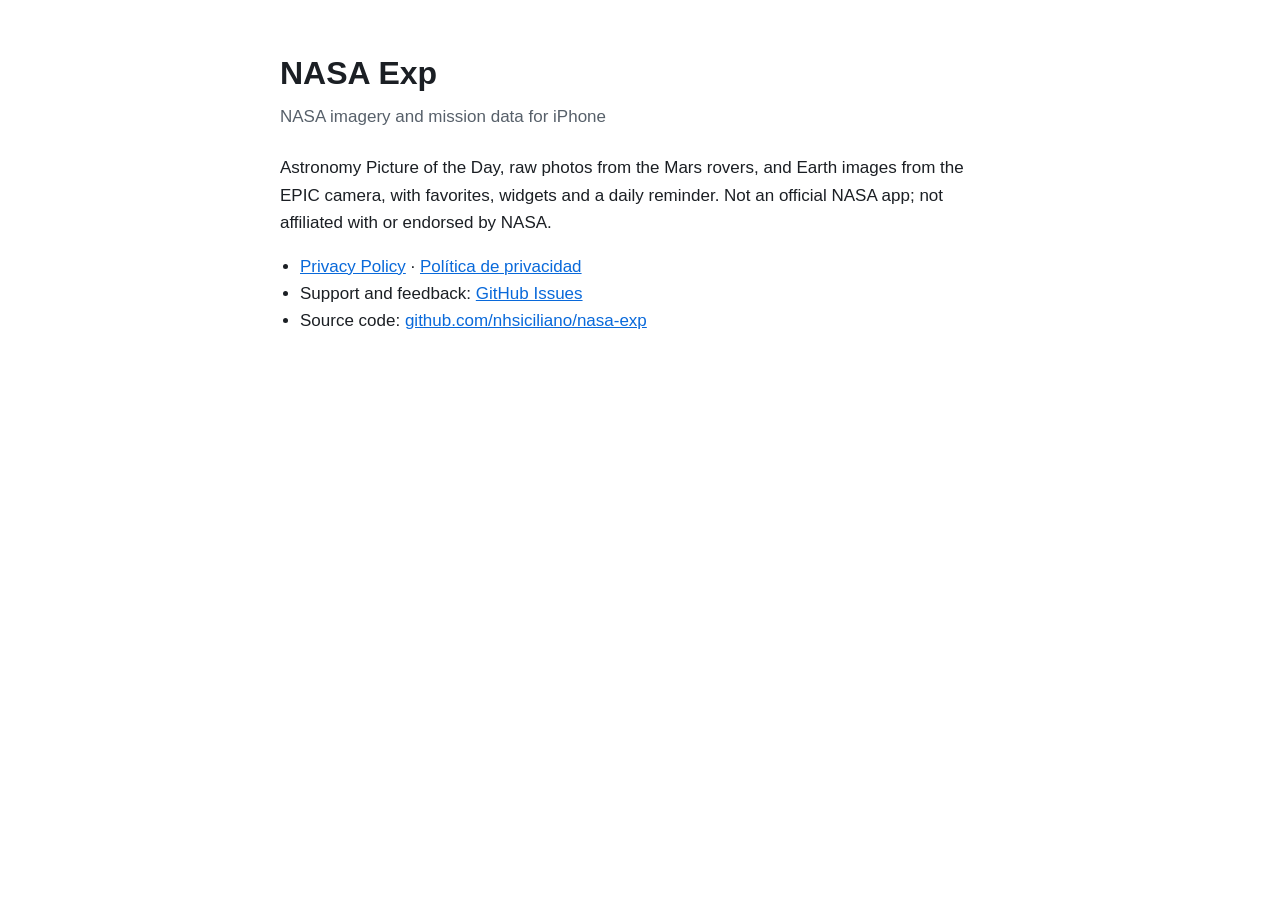
==== docs/index.html @ fe8b0ae9 "Add privacy policy and support page for GitHub Pages Co-Authored-By: Claude Fable 5.1 <noreply@anthr" ====
<!doctype html>
<html lang="en">
<head>
  <meta charset="utf-8">
  <meta name="viewport" content="width=device-width, initial-scale=1">
  <title>NASA Exp</title>
  <style>
    :root { color-scheme: light dark; --fg: #1b1f24; --bg: #ffffff; --muted: #57606a; --accent: #0969da; }
    @media (prefers-color-scheme: dark) { :root { --fg: #e6edf3; --bg: #0d1117; --muted: #8b949e; --accent: #58a6ff; } }
    body { margin: 0; padding: 48px 16px 64px; background: var(--bg); color: var(--fg); font: 17px/1.6 -apple-system, BlinkMacSystemFont, "Segoe UI", Helvetica, Arial, sans-serif; }
    main { max-width: 720px; margin: 0 auto; }
    h1 { font-size: 2rem; margin: 0 0 4px; }
    p.meta { color: var(--muted); margin: 0 0 24px; }
    a { color: var(--accent); }
    ul { padding-left: 20px; }
  </style>
</head>
<body>
<main>
  <h1>NASA Exp</h1>
  <p class="meta">NASA imagery and mission data for iPhone</p>
  <p>Astronomy Picture of the Day, raw photos from the Mars rovers, and Earth images from the EPIC camera, with favorites, widgets and a daily reminder. Not an official NASA app; not affiliated with or endorsed by NASA.</p>
  <ul>
    <li><a href="privacy-policy.html">Privacy Policy</a> · <a href="privacy-policy.html#es">Política de privacidad</a></li>
    <li>Support and feedback: <a href="https://github.com/nhsiciliano/nasa-exp/issues">GitHub Issues</a></li>
    <li>Source code: <a href="https://github.com/nhsiciliano/nasa-exp">github.com/nhsiciliano/nasa-exp</a></li>
  </ul>
</main>
</body>
</html>
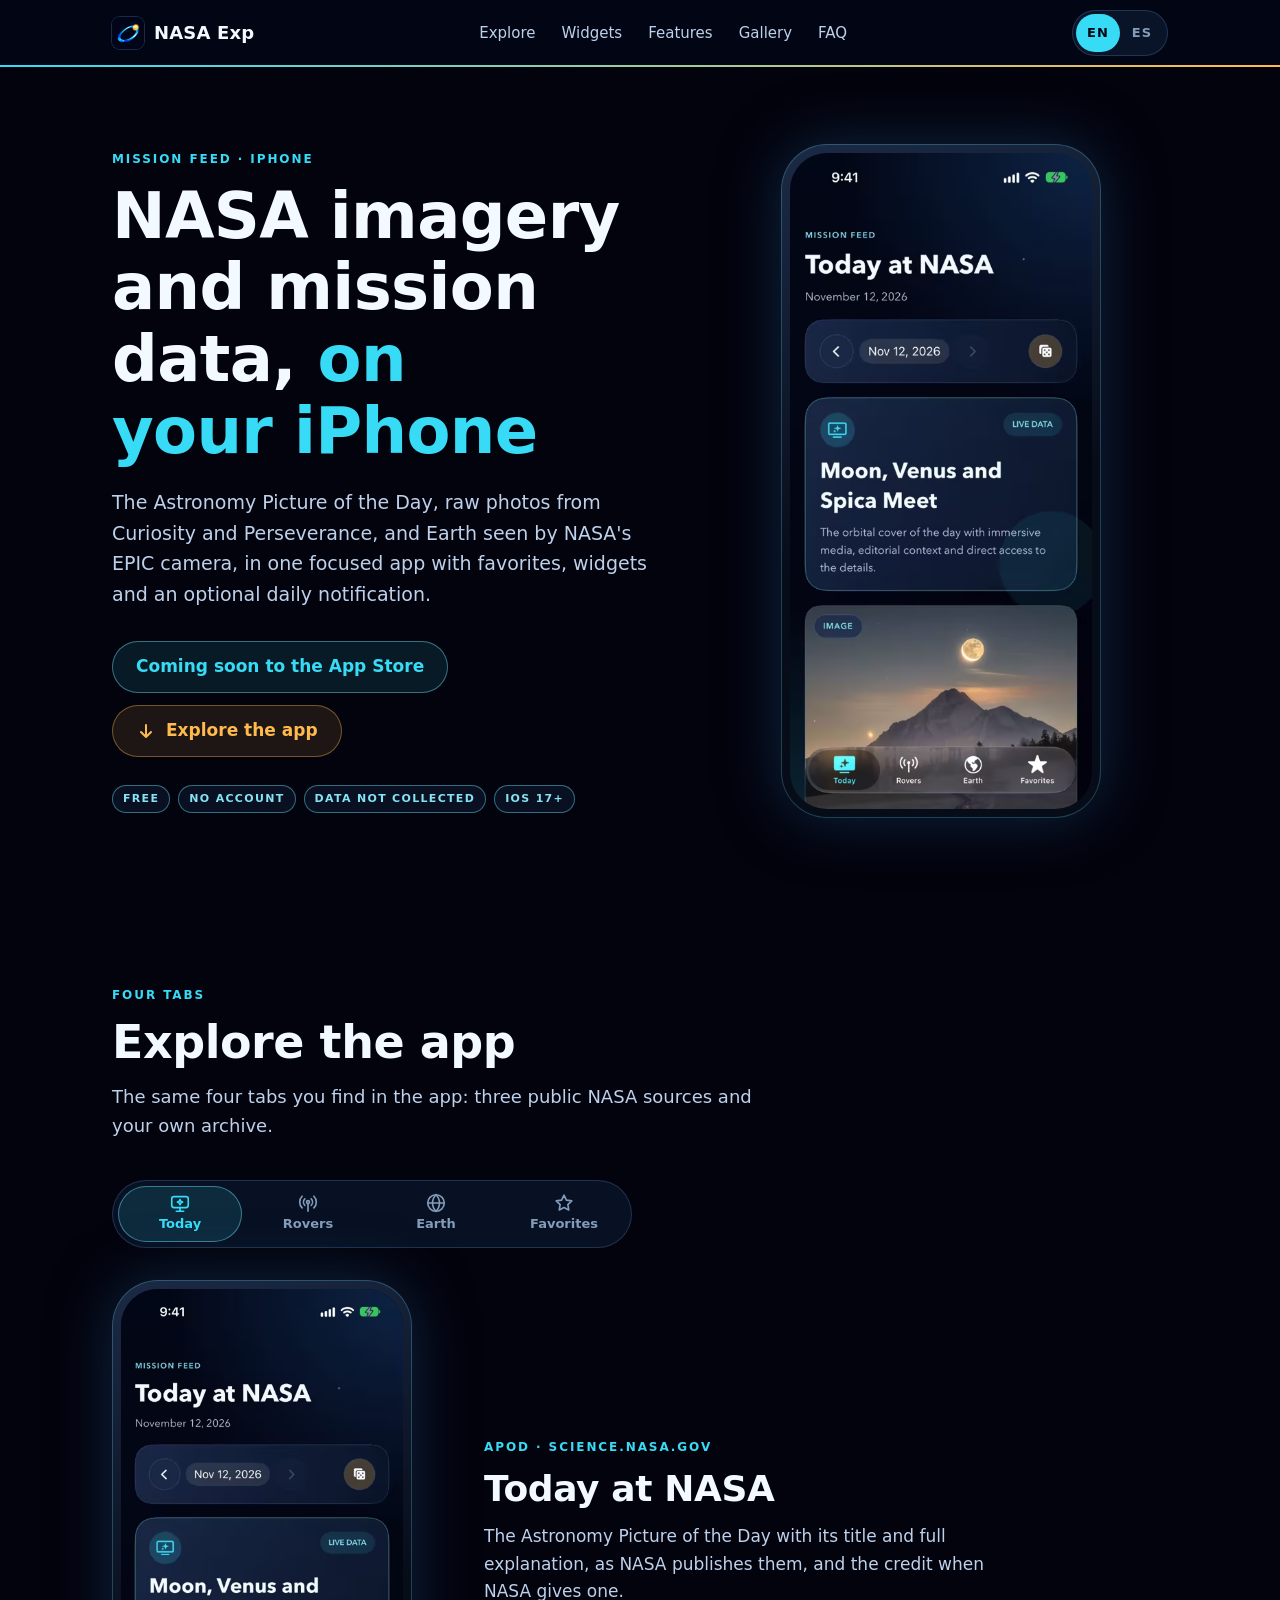
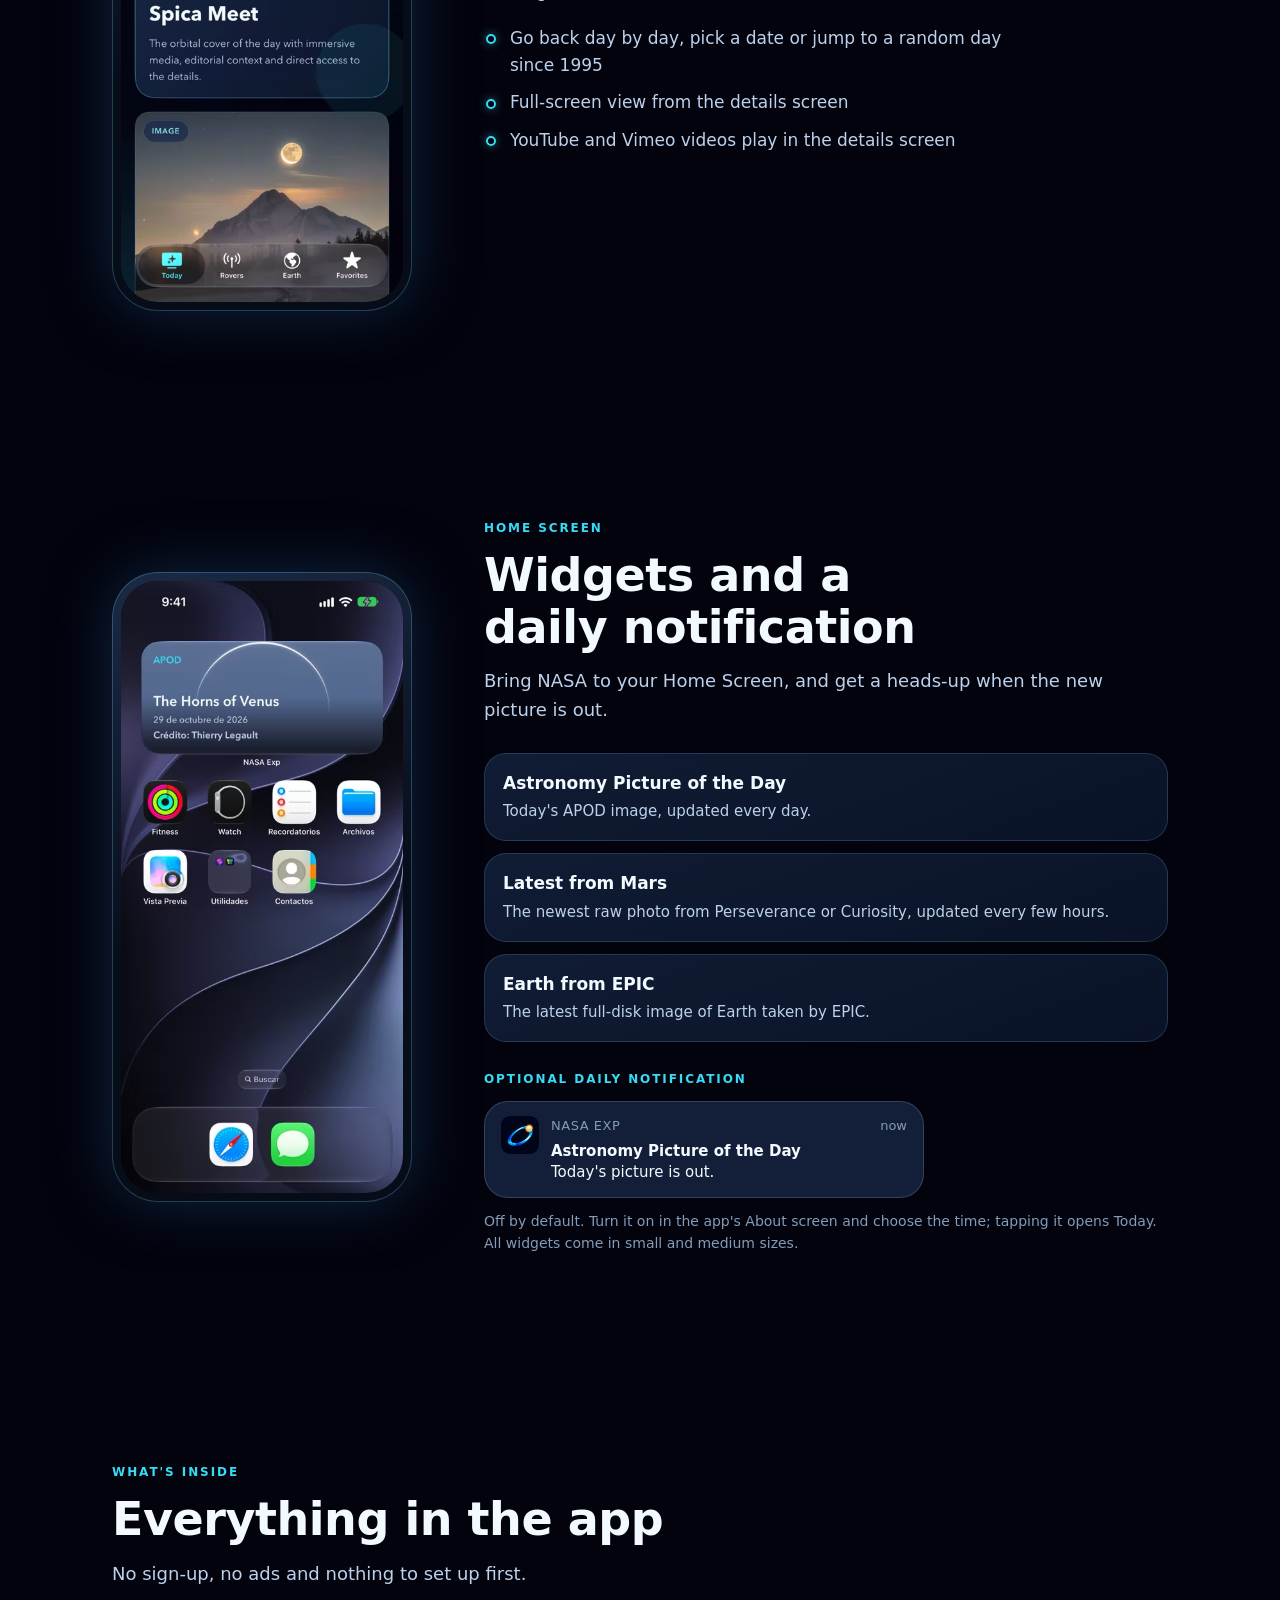
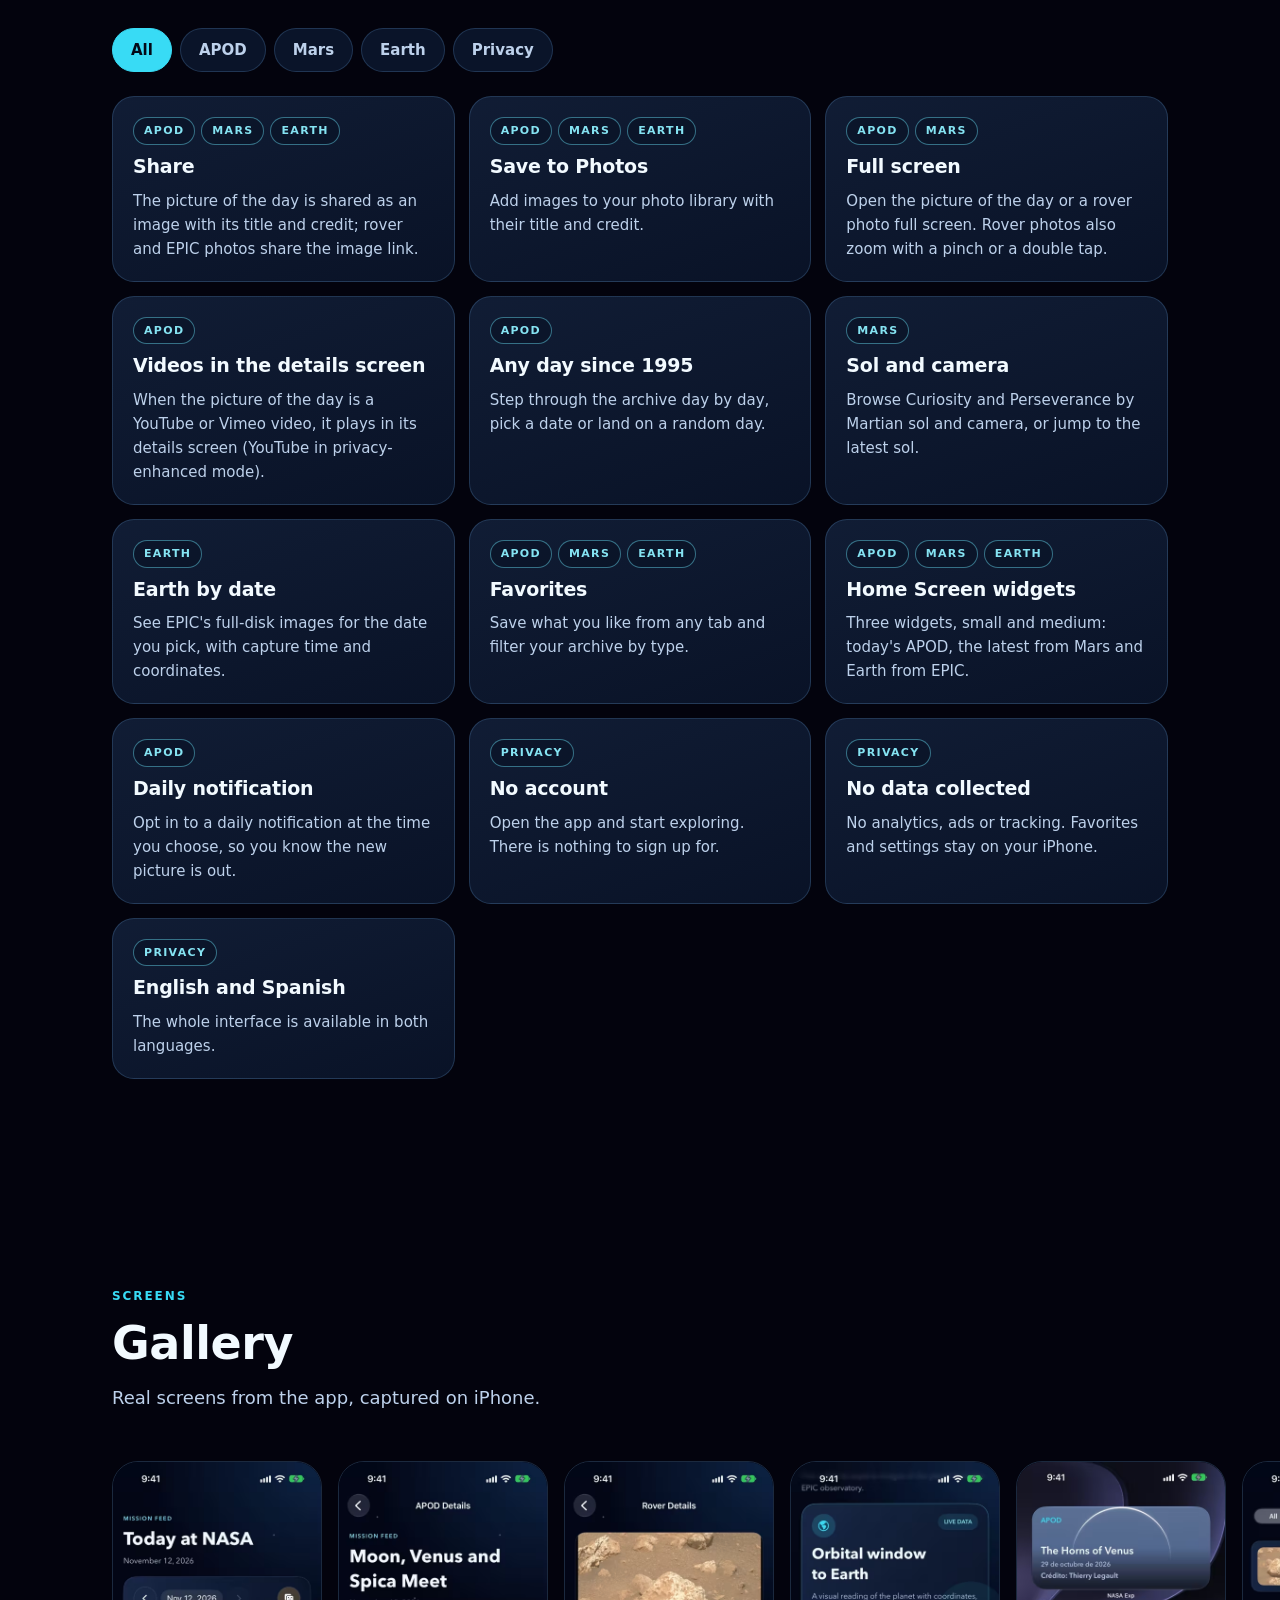
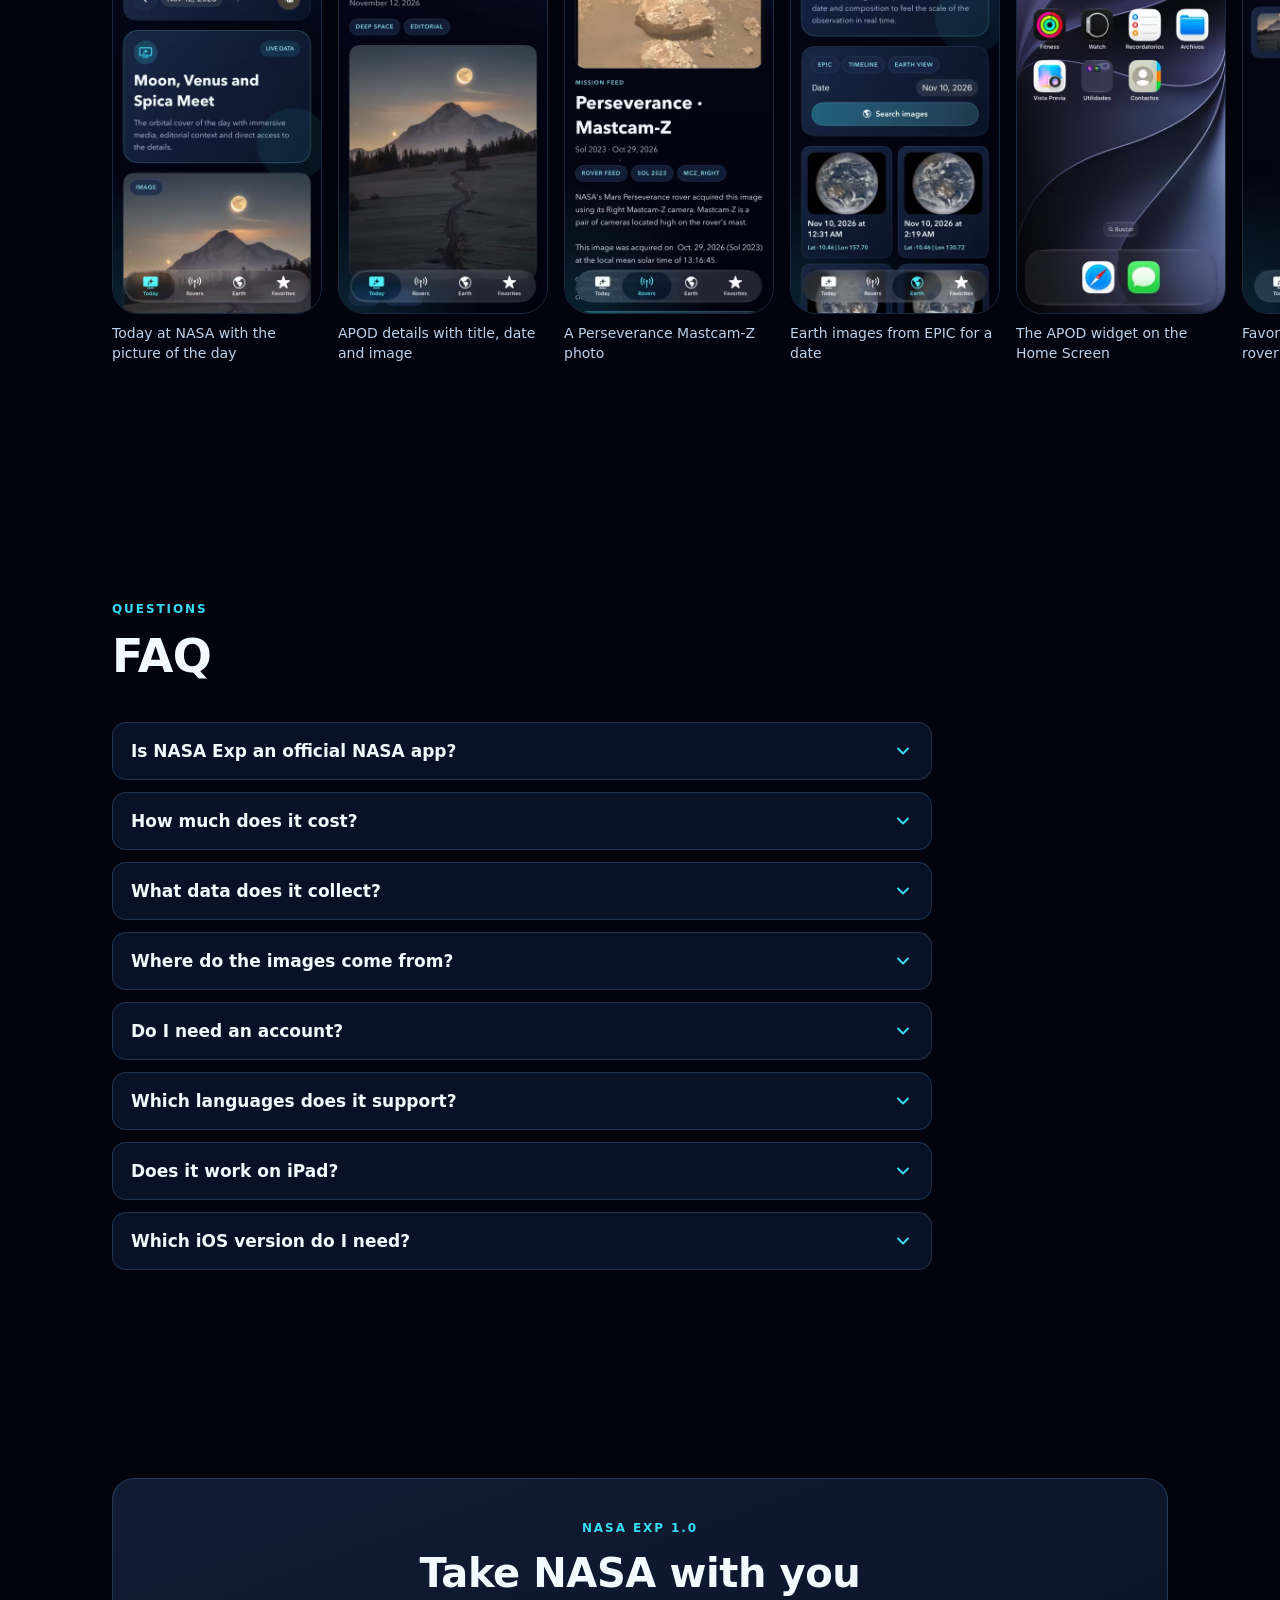
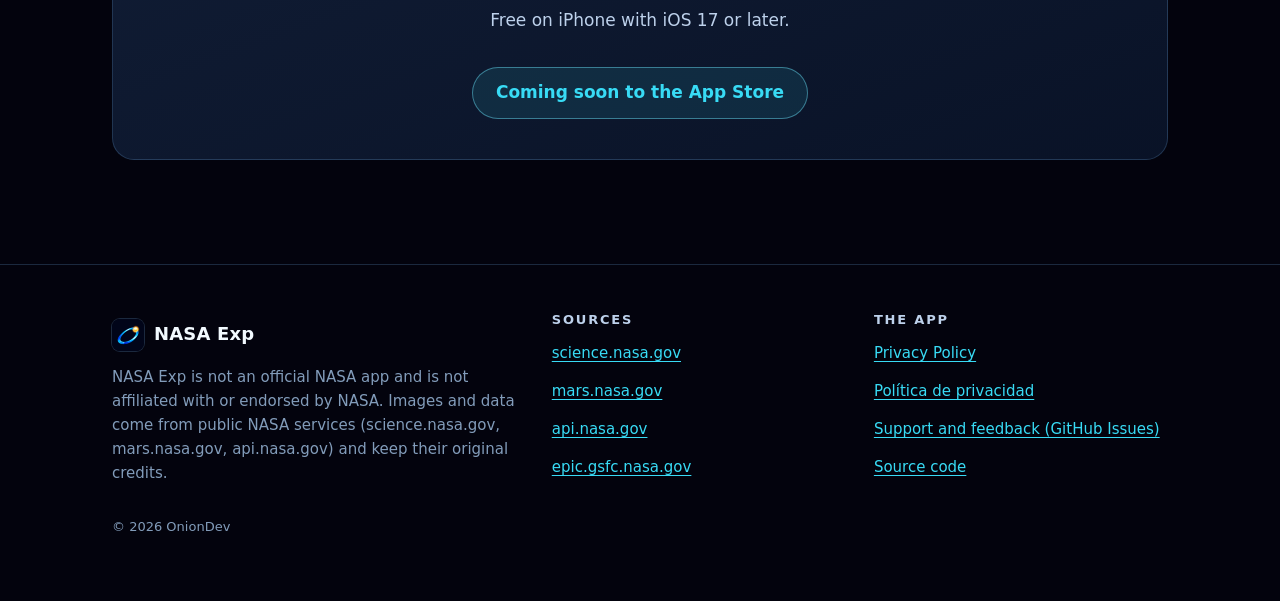
==== commit 21d63d1d: "Landing page: EN and ES site with scroll-driven animations and View Transitions Replaces the 30-line" ====
--- a/docs/index.html
+++ b/docs/index.html
@@ -3,28 +3,498 @@
 <head>
   <meta charset="utf-8">
   <meta name="viewport" content="width=device-width, initial-scale=1">
-  <title>NASA Exp</title>
-  <style>
-    :root { color-scheme: light dark; --fg: #1b1f24; --bg: #ffffff; --muted: #57606a; --accent: #0969da; }
-    @media (prefers-color-scheme: dark) { :root { --fg: #e6edf3; --bg: #0d1117; --muted: #8b949e; --accent: #58a6ff; } }
-    body { margin: 0; padding: 48px 16px 64px; background: var(--bg); color: var(--fg); font: 17px/1.6 -apple-system, BlinkMacSystemFont, "Segoe UI", Helvetica, Arial, sans-serif; }
-    main { max-width: 720px; margin: 0 auto; }
-    h1 { font-size: 2rem; margin: 0 0 4px; }
-    p.meta { color: var(--muted); margin: 0 0 24px; }
-    a { color: var(--accent); }
-    ul { padding-left: 20px; }
-  </style>
+  <title>NASA Exp — NASA imagery and mission data for iPhone</title>
+  <meta name="description" content="The Astronomy Picture of the Day, raw photos from the Mars rovers and Earth from NASA's EPIC camera, with favorites, widgets and a daily notification. Free, no account, no data collected.">
+  <link rel="canonical" href="https://nhsiciliano.github.io/nasa-exp/">
+  <link rel="alternate" hreflang="en" href="https://nhsiciliano.github.io/nasa-exp/">
+  <link rel="alternate" hreflang="es" href="https://nhsiciliano.github.io/nasa-exp/es/">
+  <link rel="alternate" hreflang="x-default" href="https://nhsiciliano.github.io/nasa-exp/">
+  <meta name="theme-color" content="#030817">
+  <meta name="color-scheme" content="dark">
+  <link rel="icon" type="image/png" sizes="32x32" href="assets/img/favicon-32.png">
+  <link rel="apple-touch-icon" href="assets/img/apple-touch-icon.png">
+  <meta property="og:type" content="website">
+  <meta property="og:site_name" content="NASA Exp">
+  <meta property="og:title" content="NASA Exp — NASA imagery and mission data">
+  <meta property="og:description" content="The Astronomy Picture of the Day, raw photos from the Mars rovers and Earth from NASA's EPIC camera, with favorites, widgets and a daily notification. Free, no account, no data collected.">
+  <meta property="og:url" content="https://nhsiciliano.github.io/nasa-exp/">
+  <meta property="og:image" content="https://nhsiciliano.github.io/nasa-exp/assets/img/og-card-en.jpg">
+  <meta property="og:image:width" content="1200">
+  <meta property="og:image:height" content="630">
+  <meta property="og:image:alt" content="NASA Exp — NASA imagery and mission data">
+  <meta name="twitter:card" content="summary_large_image">
+  <script>document.documentElement.classList.add("js")</script>
+  <link rel="stylesheet" href="assets/site.css">
+  <script src="assets/site.js" defer></script>
 </head>
 <body>
-<main>
-  <h1>NASA Exp</h1>
-  <p class="meta">NASA imagery and mission data for iPhone</p>
-  <p>Astronomy Picture of the Day, raw photos from the Mars rovers, and Earth images from the EPIC camera, with favorites, widgets and a daily reminder. Not an official NASA app; not affiliated with or endorsed by NASA.</p>
-  <ul>
-    <li><a href="privacy-policy.html">Privacy Policy</a> · <a href="privacy-policy.html#es">Política de privacidad</a></li>
-    <li>Support and feedback: <a href="https://github.com/nhsiciliano/nasa-exp/issues">GitHub Issues</a></li>
-    <li>Source code: <a href="https://github.com/nhsiciliano/nasa-exp">github.com/nhsiciliano/nasa-exp</a></li>
-  </ul>
-</main>
+  <a class="skip-link" href="#main">Skip to content</a>
+
+  <header class="site-header">
+    <div class="header-inner">
+      <a class="brand" href="./"><img src="assets/img/icon-128.png" width="32" height="32" alt="">NASA Exp</a>
+      <nav class="site-nav" aria-label="Sections">
+        <ul>
+          <li><a href="#explore">Explore</a></li>
+          <li><a href="#widgets">Widgets</a></li>
+          <li><a href="#features">Features</a></li>
+          <li><a href="#gallery">Gallery</a></li>
+          <li><a href="#faq">FAQ</a></li>
+        </ul>
+      </nav>
+      <div class="lang-switch" role="group" aria-label="Language">
+        <span aria-current="true" lang="en">EN</span>
+        <a href="es/" hreflang="es" lang="es" aria-label="Español">ES</a>
+      </div>
+    </div>
+    <div class="progress" aria-hidden="true"></div>
+  </header>
+
+  <main id="main">
+    <section class="hero" aria-labelledby="hero-title">
+      <div class="container hero-grid">
+        <div class="hero-copy">
+          <p class="kicker">Mission feed · iPhone</p>
+          <h1 id="hero-title">NASA imagery and mission data, <em>on your iPhone</em></h1>
+          <p class="lead">The Astronomy Picture of the Day, raw photos from Curiosity and Perseverance, and Earth seen by NASA's EPIC camera, in one focused app with favorites, widgets and an optional daily notification.</p>
+          <div class="hero-actions">
+            <span class="btn btn-primary is-soon" data-cta data-live-label="Download on the App Store"><span data-cta-label>Coming soon to the App Store</span></span>
+            <a class="btn btn-secondary" href="#explore"><svg viewBox="0 0 20 20" fill="none" stroke="currentColor" stroke-width="2" stroke-linecap="round" stroke-linejoin="round" aria-hidden="true"><path d="M10 4v12M5 11l5 5 5-5"/></svg>Explore the app</a>
+          </div>
+          <div class="hero-meta">
+          <span class="pill">Free</span>
+          <span class="pill">No account</span>
+          <span class="pill">Data not collected</span>
+          <span class="pill">iOS 17+</span>
+          </div>
+        </div>
+        <div class="phone">
+          <div class="phone-screen">
+            <img src="assets/img/en/apod-home-660.avif" srcset="assets/img/en/apod-home-440.avif 440w, assets/img/en/apod-home-660.avif 660w, assets/img/en/apod-home-880.avif 880w" sizes="(min-width: 900px) 320px, 76vw" width="880" height="1912" alt="The Today tab of NASA Exp showing the Astronomy Picture of the Day" fetchpriority="high" decoding="async" onerror="this.onerror=null;this.removeAttribute('srcset');this.src='assets/img/en/apod-home-880.jpg'">
+          </div>
+        </div>
+      </div>
+    </section>
+
+    <section class="section" id="explore" aria-labelledby="explore-title">
+      <div class="container">
+        <header class="section-head reveal">
+          <p class="kicker">Four tabs</p>
+          <h2 id="explore-title" tabindex="-1">Explore the app</h2>
+          <p>The same four tabs you find in the app: three public NASA sources and your own archive.</p>
+        </header>
+        <div class="tabs" data-tabs>
+          <div class="tablist" role="tablist" aria-label="App tabs">
+          <button type="button" role="tab" id="tab-today" aria-controls="panel-today" aria-selected="true" tabindex="0"><span class="tab-pill" aria-hidden="true"></span><svg viewBox="0 0 24 24" fill="none" stroke="currentColor" stroke-width="1.8" stroke-linecap="round" stroke-linejoin="round" aria-hidden="true"><rect x="3" y="5" width="18" height="12" rx="2.5"/><path d="M8 21h8M12 17v4"/><path d="M12 8.2l.9 1.9 1.9.9-1.9.9-.9 1.9-.9-1.9-1.9-.9 1.9-.9z"/></svg><span>Today</span></button>
+          <button type="button" role="tab" id="tab-rovers" aria-controls="panel-rovers" aria-selected="false" tabindex="-1"><span class="tab-pill" aria-hidden="true"></span><svg viewBox="0 0 24 24" fill="none" stroke="currentColor" stroke-width="1.8" stroke-linecap="round" aria-hidden="true"><circle cx="12" cy="11" r="1.6"/><path d="M12 12.6V21"/><path d="M8.5 7.5a5 5 0 0 0 0 7M15.5 7.5a5 5 0 0 1 0 7M5.6 4.6a9 9 0 0 0 0 12.8M18.4 4.6a9 9 0 0 1 0 12.8"/></svg><span>Rovers</span></button>
+          <button type="button" role="tab" id="tab-earth" aria-controls="panel-earth" aria-selected="false" tabindex="-1"><span class="tab-pill" aria-hidden="true"></span><svg viewBox="0 0 24 24" fill="none" stroke="currentColor" stroke-width="1.8" stroke-linecap="round" aria-hidden="true"><circle cx="12" cy="12" r="9"/><path d="M3 12h18M12 3c2.6 2.6 3.8 5.6 3.8 9S14.6 18.4 12 21c-2.6-2.6-3.8-5.6-3.8-9S9.4 5.6 12 3z"/></svg><span>Earth</span></button>
+          <button type="button" role="tab" id="tab-favorites" aria-controls="panel-favorites" aria-selected="false" tabindex="-1"><span class="tab-pill" aria-hidden="true"></span><svg viewBox="0 0 24 24" fill="none" stroke="currentColor" stroke-width="1.8" stroke-linejoin="round" aria-hidden="true"><path d="M12 3.5l2.6 5.3 5.9.9-4.3 4.1 1 5.8L12 16.9l-5.2 2.7 1-5.8-4.3-4.1 5.9-.9z"/></svg><span>Favorites</span></button>
+          </div>
+        <article class="tab-panel" id="panel-today">
+          <div class="phone">
+            <div class="phone-screen">
+              <picture>
+                <source type="image/avif" srcset="assets/img/en/apod-home-440.avif 440w, assets/img/en/apod-home-660.avif 660w, assets/img/en/apod-home-880.avif 880w" sizes="(min-width: 900px) 300px, 76vw">
+                <img src="assets/img/en/apod-home-660.jpg" srcset="assets/img/en/apod-home-440.jpg 440w, assets/img/en/apod-home-660.jpg 660w, assets/img/en/apod-home-880.jpg 880w" sizes="(min-width: 900px) 300px, 76vw" width="880" height="1912" alt="Today tab with the Astronomy Picture of the Day" loading="lazy" decoding="async">
+              </picture>
+            </div>
+          </div>
+          <div class="panel-copy">
+            <p class="kicker">APOD · science.nasa.gov</p>
+            <h3>Today at NASA</h3>
+            <p>The Astronomy Picture of the Day with its title and full explanation, as NASA publishes them, and the credit when NASA gives one.</p>
+            <ul class="ticks">
+              <li>Go back day by day, pick a date or jump to a random day since 1995</li>
+              <li>Full-screen view from the details screen</li>
+              <li>YouTube and Vimeo videos play in the details screen</li>
+            </ul>
+          </div>
+        </article>
+        <article class="tab-panel" id="panel-rovers">
+          <div class="phone">
+            <div class="phone-screen">
+              <picture>
+                <source type="image/avif" srcset="assets/img/en/rovers-grid-440.avif 440w, assets/img/en/rovers-grid-660.avif 660w, assets/img/en/rovers-grid-880.avif 880w" sizes="(min-width: 900px) 300px, 76vw">
+                <img src="assets/img/en/rovers-grid-660.jpg" srcset="assets/img/en/rovers-grid-440.jpg 440w, assets/img/en/rovers-grid-660.jpg 660w, assets/img/en/rovers-grid-880.jpg 880w" sizes="(min-width: 900px) 300px, 76vw" width="880" height="1912" alt="Rovers tab with a grid of Perseverance Mastcam-Z photos from sol 2023" loading="lazy" decoding="async">
+              </picture>
+            </div>
+          </div>
+          <div class="panel-copy">
+            <p class="kicker">Mars · mars.nasa.gov</p>
+            <h3>Mars Rovers</h3>
+            <p>Raw images from Curiosity and Perseverance, straight from NASA's mission feeds, sol by sol.</p>
+            <ul class="ticks">
+              <li>Filter by sol and camera</li>
+              <li>Jump to the latest sol in one tap</li>
+              <li>Every photo with its camera, sol and Earth date</li>
+            </ul>
+          </div>
+        </article>
+        <article class="tab-panel" id="panel-earth">
+          <div class="phone">
+            <div class="phone-screen">
+              <picture>
+                <source type="image/avif" srcset="assets/img/en/epic-440.avif 440w, assets/img/en/epic-660.avif 660w, assets/img/en/epic-880.avif 880w" sizes="(min-width: 900px) 300px, 76vw">
+                <img src="assets/img/en/epic-660.jpg" srcset="assets/img/en/epic-440.jpg 440w, assets/img/en/epic-660.jpg 660w, assets/img/en/epic-880.jpg 880w" sizes="(min-width: 900px) 300px, 76vw" width="880" height="1912" alt="Earth tab with EPIC images of the whole planet for a date" loading="lazy" decoding="async">
+              </picture>
+            </div>
+          </div>
+          <div class="panel-copy">
+            <p class="kicker">EPIC · epic.gsfc.nasa.gov</p>
+            <h3>Earth from EPIC</h3>
+            <p>Full-disk images of Earth taken by NASA's EPIC camera.</p>
+            <ul class="ticks">
+              <li>Pick a date to see that day's images</li>
+              <li>Capture time and coordinates for each image</li>
+              <li>Save them to Photos with their title and credit</li>
+            </ul>
+          </div>
+        </article>
+        <article class="tab-panel" id="panel-favorites">
+          <div class="phone">
+            <div class="phone-screen">
+              <picture>
+                <source type="image/avif" srcset="assets/img/en/favorites-440.avif 440w, assets/img/en/favorites-660.avif 660w, assets/img/en/favorites-880.avif 880w" sizes="(min-width: 900px) 300px, 76vw">
+                <img src="assets/img/en/favorites-660.jpg" srcset="assets/img/en/favorites-440.jpg 440w, assets/img/en/favorites-660.jpg 660w, assets/img/en/favorites-880.jpg 880w" sizes="(min-width: 900px) 300px, 76vw" width="880" height="1912" alt="Favorites tab with a saved APOD and a saved rover photo" loading="lazy" decoding="async">
+              </picture>
+            </div>
+          </div>
+          <div class="panel-copy">
+            <p class="kicker">Personal archive</p>
+            <h3>Favorites</h3>
+            <p>Keep the images you like from any tab in a private archive on your iPhone.</p>
+            <ul class="ticks">
+              <li>Filter by APOD, Rovers or EPIC</li>
+              <li>Open each one with its full details</li>
+              <li>Stored only on your device</li>
+            </ul>
+          </div>
+        </article>
+        </div>
+      </div>
+    </section>
+
+    <section class="section widgets" id="widgets" aria-labelledby="widgets-title">
+      <div class="container widgets-grid">
+        <div class="phone">
+          <div class="phone-screen">
+            <picture>
+              <source type="image/avif" srcset="assets/img/es/widget-440.avif 440w, assets/img/es/widget-660.avif 660w, assets/img/es/widget-880.avif 880w" sizes="(min-width: 900px) 300px, 76vw">
+              <img src="assets/img/es/widget-660.jpg" srcset="assets/img/es/widget-440.jpg 440w, assets/img/es/widget-660.jpg 660w, assets/img/es/widget-880.jpg 880w" sizes="(min-width: 900px) 300px, 76vw" width="880" height="1912" alt="Home Screen with the medium NASA Exp widget showing the Astronomy Picture of the Day" loading="lazy" decoding="async">
+            </picture>
+          </div>
+        </div>
+        <div>
+          <header class="section-head reveal">
+            <p class="kicker">Home Screen</p>
+            <h2 id="widgets-title" tabindex="-1">Widgets and a daily notification</h2>
+            <p>Bring NASA to your Home Screen, and get a heads-up when the new picture is out.</p>
+          </header>
+          <ul class="widget-list">
+            <li class="panel"><strong>Astronomy Picture of the Day</strong><span>Today's APOD image, updated every day.</span></li>
+            <li class="panel"><strong>Latest from Mars</strong><span>The newest raw photo from Perseverance or Curiosity, updated every few hours.</span></li>
+            <li class="panel"><strong>Earth from EPIC</strong><span>The latest full-disk image of Earth taken by EPIC.</span></li>
+          </ul>
+          <div class="notif-wrap">
+            <p class="kicker">Optional daily notification</p>
+            <div class="notif" role="img" aria-label="Example notification from NASA Exp: Astronomy Picture of the Day. Today's picture is out.">
+              <img src="assets/img/icon-128.png" width="38" height="38" alt="">
+              <span class="notif-app">NASA Exp</span>
+              <span class="notif-time">now</span>
+              <span class="notif-text"><strong>Astronomy Picture of the Day</strong>Today's picture is out.</span>
+            </div>
+            <p>Off by default. Turn it on in the app's About screen and choose the time; tapping it opens Today. All widgets come in small and medium sizes.</p>
+          </div>
+        </div>
+      </div>
+    </section>
+
+    <section class="section" id="features" aria-labelledby="features-title" data-filter-section>
+      <div class="container">
+        <header class="section-head reveal">
+          <p class="kicker">What's inside</p>
+          <h2 id="features-title" tabindex="-1">Everything in the app</h2>
+          <p>No sign-up, no ads and nothing to set up first.</p>
+        </header>
+        <div class="chips" role="group" aria-label="Filter features">
+          <button type="button" class="chip" data-filter="all" aria-pressed="true">All</button>
+          <button type="button" class="chip" data-filter="apod" aria-pressed="false">APOD</button>
+          <button type="button" class="chip" data-filter="mars" aria-pressed="false">Mars</button>
+          <button type="button" class="chip" data-filter="earth" aria-pressed="false">Earth</button>
+          <button type="button" class="chip" data-filter="privacy" aria-pressed="false">Privacy</button>
+        </div>
+        <p class="visually-hidden" aria-live="polite" data-filter-status data-template="Showing {n} features"></p>
+        <ul class="cards">
+          <li class="card panel" data-tags="apod mars earth">
+            <div class="tags"><span class="pill">APOD</span><span class="pill">Mars</span><span class="pill">Earth</span></div>
+            <h3>Share</h3>
+            <p>The picture of the day is shared as an image with its title and credit; rover and EPIC photos share the image link.</p>
+          </li>
+          <li class="card panel" data-tags="apod mars earth">
+            <div class="tags"><span class="pill">APOD</span><span class="pill">Mars</span><span class="pill">Earth</span></div>
+            <h3>Save to Photos</h3>
+            <p>Add images to your photo library with their title and credit.</p>
+          </li>
+          <li class="card panel" data-tags="apod mars">
+            <div class="tags"><span class="pill">APOD</span><span class="pill">Mars</span></div>
+            <h3>Full screen</h3>
+            <p>Open the picture of the day or a rover photo full screen. Rover photos also zoom with a pinch or a double tap.</p>
+          </li>
+          <li class="card panel" data-tags="apod">
+            <div class="tags"><span class="pill">APOD</span></div>
+            <h3>Videos in the details screen</h3>
+            <p>When the picture of the day is a YouTube or Vimeo video, it plays in its details screen (YouTube in privacy-enhanced mode).</p>
+          </li>
+          <li class="card panel" data-tags="apod">
+            <div class="tags"><span class="pill">APOD</span></div>
+            <h3>Any day since 1995</h3>
+            <p>Step through the archive day by day, pick a date or land on a random day.</p>
+          </li>
+          <li class="card panel" data-tags="mars">
+            <div class="tags"><span class="pill">Mars</span></div>
+            <h3>Sol and camera</h3>
+            <p>Browse Curiosity and Perseverance by Martian sol and camera, or jump to the latest sol.</p>
+          </li>
+          <li class="card panel" data-tags="earth">
+            <div class="tags"><span class="pill">Earth</span></div>
+            <h3>Earth by date</h3>
+            <p>See EPIC's full-disk images for the date you pick, with capture time and coordinates.</p>
+          </li>
+          <li class="card panel" data-tags="apod mars earth">
+            <div class="tags"><span class="pill">APOD</span><span class="pill">Mars</span><span class="pill">Earth</span></div>
+            <h3>Favorites</h3>
+            <p>Save what you like from any tab and filter your archive by type.</p>
+          </li>
+          <li class="card panel" data-tags="apod mars earth">
+            <div class="tags"><span class="pill">APOD</span><span class="pill">Mars</span><span class="pill">Earth</span></div>
+            <h3>Home Screen widgets</h3>
+            <p>Three widgets, small and medium: today's APOD, the latest from Mars and Earth from EPIC.</p>
+          </li>
+          <li class="card panel" data-tags="apod">
+            <div class="tags"><span class="pill">APOD</span></div>
+            <h3>Daily notification</h3>
+            <p>Opt in to a daily notification at the time you choose, so you know the new picture is out.</p>
+          </li>
+          <li class="card panel" data-tags="privacy">
+            <div class="tags"><span class="pill">Privacy</span></div>
+            <h3>No account</h3>
+            <p>Open the app and start exploring. There is nothing to sign up for.</p>
+          </li>
+          <li class="card panel" data-tags="privacy">
+            <div class="tags"><span class="pill">Privacy</span></div>
+            <h3>No data collected</h3>
+            <p>No analytics, ads or tracking. Favorites and settings stay on your iPhone.</p>
+          </li>
+          <li class="card panel" data-tags="privacy">
+            <div class="tags"><span class="pill">Privacy</span></div>
+            <h3>English and Spanish</h3>
+            <p>The whole interface is available in both languages.</p>
+          </li>
+        </ul>
+      </div>
+    </section>
+
+    <section class="section" id="gallery" aria-labelledby="gallery-title">
+      <div class="container">
+        <header class="section-head reveal">
+          <p class="kicker">Screens</p>
+          <h2 id="gallery-title" tabindex="-1">Gallery</h2>
+          <p>Real screens from the app, captured on iPhone.</p>
+        </header>
+      </div>
+      <ul class="gallery" tabindex="0" aria-label="App screenshots, scrolls sideways">
+      <li>
+        <figure class="gallery-item">
+        <picture>
+          <source type="image/avif" srcset="assets/img/en/apod-home-440.avif 440w, assets/img/en/apod-home-660.avif 660w, assets/img/en/apod-home-880.avif 880w" sizes="210px">
+          <img src="assets/img/en/apod-home-660.jpg" srcset="assets/img/en/apod-home-440.jpg 440w, assets/img/en/apod-home-660.jpg 660w, assets/img/en/apod-home-880.jpg 880w" sizes="210px" width="880" height="1912" alt="Today at NASA with the picture of the day" loading="lazy" decoding="async">
+        </picture>
+          <figcaption>Today at NASA with the picture of the day</figcaption>
+        </figure>
+      </li>
+      <li>
+        <figure class="gallery-item">
+        <picture>
+          <source type="image/avif" srcset="assets/img/en/apod-detail-440.avif 440w, assets/img/en/apod-detail-660.avif 660w, assets/img/en/apod-detail-880.avif 880w" sizes="210px">
+          <img src="assets/img/en/apod-detail-660.jpg" srcset="assets/img/en/apod-detail-440.jpg 440w, assets/img/en/apod-detail-660.jpg 660w, assets/img/en/apod-detail-880.jpg 880w" sizes="210px" width="880" height="1912" alt="APOD details with title, date and image" loading="lazy" decoding="async">
+        </picture>
+          <figcaption>APOD details with title, date and image</figcaption>
+        </figure>
+      </li>
+      <li>
+        <figure class="gallery-item">
+        <picture>
+          <source type="image/avif" srcset="assets/img/en/rover-detail-440.avif 440w, assets/img/en/rover-detail-660.avif 660w, assets/img/en/rover-detail-880.avif 880w" sizes="210px">
+          <img src="assets/img/en/rover-detail-660.jpg" srcset="assets/img/en/rover-detail-440.jpg 440w, assets/img/en/rover-detail-660.jpg 660w, assets/img/en/rover-detail-880.jpg 880w" sizes="210px" width="880" height="1912" alt="A Perseverance Mastcam-Z photo" loading="lazy" decoding="async">
+        </picture>
+          <figcaption>A Perseverance Mastcam-Z photo</figcaption>
+        </figure>
+      </li>
+      <li>
+        <figure class="gallery-item">
+        <picture>
+          <source type="image/avif" srcset="assets/img/en/epic-440.avif 440w, assets/img/en/epic-660.avif 660w, assets/img/en/epic-880.avif 880w" sizes="210px">
+          <img src="assets/img/en/epic-660.jpg" srcset="assets/img/en/epic-440.jpg 440w, assets/img/en/epic-660.jpg 660w, assets/img/en/epic-880.jpg 880w" sizes="210px" width="880" height="1912" alt="Earth images from EPIC for a date" loading="lazy" decoding="async">
+        </picture>
+          <figcaption>Earth images from EPIC for a date</figcaption>
+        </figure>
+      </li>
+      <li>
+        <figure class="gallery-item">
+        <picture>
+          <source type="image/avif" srcset="assets/img/es/widget-440.avif 440w, assets/img/es/widget-660.avif 660w, assets/img/es/widget-880.avif 880w" sizes="210px">
+          <img src="assets/img/es/widget-660.jpg" srcset="assets/img/es/widget-440.jpg 440w, assets/img/es/widget-660.jpg 660w, assets/img/es/widget-880.jpg 880w" sizes="210px" width="880" height="1912" alt="The APOD widget on the Home Screen" loading="lazy" decoding="async">
+        </picture>
+          <figcaption>The APOD widget on the Home Screen</figcaption>
+        </figure>
+      </li>
+      <li>
+        <figure class="gallery-item">
+        <picture>
+          <source type="image/avif" srcset="assets/img/en/favorites-440.avif 440w, assets/img/en/favorites-660.avif 660w, assets/img/en/favorites-880.avif 880w" sizes="210px">
+          <img src="assets/img/en/favorites-660.jpg" srcset="assets/img/en/favorites-440.jpg 440w, assets/img/en/favorites-660.jpg 660w, assets/img/en/favorites-880.jpg 880w" sizes="210px" width="880" height="1912" alt="Favorites with an APOD and a rover photo" loading="lazy" decoding="async">
+        </picture>
+          <figcaption>Favorites with an APOD and a rover photo</figcaption>
+        </figure>
+      </li>
+      <li>
+        <figure class="gallery-item">
+        <picture>
+          <source type="image/avif" srcset="assets/img/en/rovers-grid-440.avif 440w, assets/img/en/rovers-grid-660.avif 660w, assets/img/en/rovers-grid-880.avif 880w" sizes="210px">
+          <img src="assets/img/en/rovers-grid-660.jpg" srcset="assets/img/en/rovers-grid-440.jpg 440w, assets/img/en/rovers-grid-660.jpg 660w, assets/img/en/rovers-grid-880.jpg 880w" sizes="210px" width="880" height="1912" alt="Perseverance photos from sol 2023" loading="lazy" decoding="async">
+        </picture>
+          <figcaption>Perseverance photos from sol 2023</figcaption>
+        </figure>
+      </li>
+      <li>
+        <figure class="gallery-item">
+        <picture>
+          <source type="image/avif" srcset="assets/img/en/about-440.avif 440w, assets/img/en/about-660.avif 660w, assets/img/en/about-880.avif 880w" sizes="210px">
+          <img src="assets/img/en/about-660.jpg" srcset="assets/img/en/about-440.jpg 440w, assets/img/en/about-660.jpg 660w, assets/img/en/about-880.jpg 880w" sizes="210px" width="880" height="1912" alt="About: notice, daily notification and sources" loading="lazy" decoding="async">
+        </picture>
+          <figcaption>About: notice, daily notification and sources</figcaption>
+        </figure>
+      </li>
+      </ul>
+    </section>
+
+    <section class="section" id="faq" aria-labelledby="faq-title">
+      <div class="container">
+        <header class="section-head reveal">
+          <p class="kicker">Questions</p>
+          <h2 id="faq-title" tabindex="-1">FAQ</h2>
+        </header>
+        <div class="faq-list">
+        <details>
+          <summary><span>Is NASA Exp an official NASA app?</span><svg class="chev" viewBox="0 0 20 20" fill="none" stroke="currentColor" stroke-width="2" stroke-linecap="round" stroke-linejoin="round" aria-hidden="true"><path d="M5 7.5l5 5 5-5"/></svg></summary>
+          <div class="faq-panel">
+            <div class="faq-inner">
+              <div><p>No. NASA Exp is not an official NASA app and is not affiliated with or endorsed by NASA. Images and data come from public NASA services (science.nasa.gov, mars.nasa.gov, api.nasa.gov) and keep their original credits.</p></div>
+            </div>
+          </div>
+        </details>
+        <details>
+          <summary><span>How much does it cost?</span><svg class="chev" viewBox="0 0 20 20" fill="none" stroke="currentColor" stroke-width="2" stroke-linecap="round" stroke-linejoin="round" aria-hidden="true"><path d="M5 7.5l5 5 5-5"/></svg></summary>
+          <div class="faq-panel">
+            <div class="faq-inner">
+              <div><p>Nothing. NASA Exp is free, with no ads and no in-app purchases.</p></div>
+            </div>
+          </div>
+        </details>
+        <details>
+          <summary><span>What data does it collect?</span><svg class="chev" viewBox="0 0 20 20" fill="none" stroke="currentColor" stroke-width="2" stroke-linecap="round" stroke-linejoin="round" aria-hidden="true"><path d="M5 7.5l5 5 5-5"/></svg></summary>
+          <div class="faq-panel">
+            <div class="faq-inner">
+              <div><p>None. There are no accounts, analytics, ads or tracking, and your favorites and settings stay on your iPhone. The details are in the <a href="privacy-policy.html">privacy policy</a>.</p></div>
+            </div>
+          </div>
+        </details>
+        <details>
+          <summary><span>Where do the images come from?</span><svg class="chev" viewBox="0 0 20 20" fill="none" stroke="currentColor" stroke-width="2" stroke-linecap="round" stroke-linejoin="round" aria-hidden="true"><path d="M5 7.5l5 5 5-5"/></svg></summary>
+          <div class="faq-panel">
+            <div class="faq-inner">
+              <div><p>The Astronomy Picture of the Day comes from science.nasa.gov, the rover photos from the raw-image feeds on mars.nasa.gov, and the Earth images from NASA's EPIC camera, through api.nasa.gov and epic.gsfc.nasa.gov. The picture of the day shows its credit when NASA gives one.</p></div>
+            </div>
+          </div>
+        </details>
+        <details>
+          <summary><span>Do I need an account?</span><svg class="chev" viewBox="0 0 20 20" fill="none" stroke="currentColor" stroke-width="2" stroke-linecap="round" stroke-linejoin="round" aria-hidden="true"><path d="M5 7.5l5 5 5-5"/></svg></summary>
+          <div class="faq-panel">
+            <div class="faq-inner">
+              <div><p>No. Open the app and start exploring.</p></div>
+            </div>
+          </div>
+        </details>
+        <details>
+          <summary><span>Which languages does it support?</span><svg class="chev" viewBox="0 0 20 20" fill="none" stroke="currentColor" stroke-width="2" stroke-linecap="round" stroke-linejoin="round" aria-hidden="true"><path d="M5 7.5l5 5 5-5"/></svg></summary>
+          <div class="faq-panel">
+            <div class="faq-inner">
+              <div><p>English and Spanish. Titles and explanations come from NASA and are shown as NASA publishes them, in English.</p></div>
+            </div>
+          </div>
+        </details>
+        <details>
+          <summary><span>Does it work on iPad?</span><svg class="chev" viewBox="0 0 20 20" fill="none" stroke="currentColor" stroke-width="2" stroke-linecap="round" stroke-linejoin="round" aria-hidden="true"><path d="M5 7.5l5 5 5-5"/></svg></summary>
+          <div class="faq-panel">
+            <div class="faq-inner">
+              <div><p>NASA Exp is designed for iPhone. There is no iPad version.</p></div>
+            </div>
+          </div>
+        </details>
+        <details>
+          <summary><span>Which iOS version do I need?</span><svg class="chev" viewBox="0 0 20 20" fill="none" stroke="currentColor" stroke-width="2" stroke-linecap="round" stroke-linejoin="round" aria-hidden="true"><path d="M5 7.5l5 5 5-5"/></svg></summary>
+          <div class="faq-panel">
+            <div class="faq-inner">
+              <div><p>iOS 17.0 or later.</p></div>
+            </div>
+          </div>
+        </details>
+        </div>
+      </div>
+    </section>
+
+    <section class="section" aria-labelledby="cta-title">
+      <div class="container">
+        <div class="cta-band panel reveal">
+          <p class="kicker">NASA Exp 1.0</p>
+          <h2 id="cta-title">Take NASA with you</h2>
+          <p>Free on iPhone with iOS 17 or later.</p>
+          <div class="hero-actions">
+            <span class="btn btn-primary is-soon" data-cta data-live-label="Download on the App Store"><span data-cta-label>Coming soon to the App Store</span></span>
+          </div>
+        </div>
+      </div>
+    </section>
+  </main>
+
+  <footer class="site-footer">
+    <div class="container">
+      <div class="footer-grid">
+        <div>
+          <a class="brand" href="./"><img src="assets/img/icon-128.png" width="32" height="32" alt="">NASA Exp</a>
+          <p>NASA Exp is not an official NASA app and is not affiliated with or endorsed by NASA. Images and data come from public NASA services (science.nasa.gov, mars.nasa.gov, api.nasa.gov) and keep their original credits.</p>
+        </div>
+        <div>
+          <h2>Sources</h2>
+          <ul>
+            <li><a href="https://science.nasa.gov">science.nasa.gov</a></li>
+            <li><a href="https://mars.nasa.gov">mars.nasa.gov</a></li>
+            <li><a href="https://api.nasa.gov">api.nasa.gov</a></li>
+            <li><a href="https://epic.gsfc.nasa.gov">epic.gsfc.nasa.gov</a></li>
+          </ul>
+        </div>
+        <div>
+          <h2>The app</h2>
+          <ul>
+            <li><a href="privacy-policy.html">Privacy Policy</a></li>
+            <li><a href="privacy-policy.html#es" lang="es" hreflang="es">Política de privacidad</a></li>
+            <li><a href="https://github.com/nhsiciliano/nasa-exp/issues">Support and feedback (GitHub Issues)</a></li>
+            <li><a href="https://github.com/nhsiciliano/nasa-exp">Source code</a></li>
+          </ul>
+        </div>
+      </div>
+      <p class="footer-note">© 2026 OnionDev</p>
+    </div>
+  </footer>
 </body>
 </html>
--- a/docs/assets/site.css
+++ b/docs/assets/site.css
@@ -0,0 +1,1361 @@
+/* NASA Exp landing and privacy pages.
+   Tokens come from nasa.exp/Core/DesignSystem/AppColors.swift; direction from
+   .interface-design/system.md. Always dark. Every animation is progressive enhancement:
+   the base styles show all content, motion lives in prefers-reduced-motion: no-preference
+   and, where support varies, in @supports. */
+
+:root {
+  color-scheme: dark;
+
+  --bg-top: #030817;
+  --bg-bottom: #03030d;
+  --glow: #123357;
+
+  --surface: #0a1429;
+  --surface-2: #121f38;
+  --surface-3: #1a2947;
+
+  --accent: #38dbf5;
+  --accent-2: #ffba4d;
+  --accent-muted: #85e3f2;
+
+  --text: #f2faff;
+  --text-2: #bdd1eb;
+  --text-3: #829cba;
+
+  --border: rgb(89 140 189 / 0.28);
+  --border-strong: rgb(107 224 245 / 0.45);
+
+  --font: "Avenir Next", "Avenir", system-ui, sans-serif;
+  --gutter: 16px;
+  --maxw: 1120px;
+  --radius: 22px;
+  --radius-sm: 14px;
+  --header-h: 116px;
+  --ease-out: cubic-bezier(0.2, 0.7, 0.2, 1);
+}
+
+@media (min-width: 900px) {
+  :root {
+    --gutter: 32px;
+    --header-h: 72px;
+  }
+}
+
+*,
+*::before,
+*::after {
+  box-sizing: border-box;
+}
+
+html {
+  background: var(--bg-bottom);
+  -webkit-text-size-adjust: 100%;
+  text-size-adjust: 100%;
+}
+
+body {
+  margin: 0;
+  min-height: 100vh;
+  color: var(--text);
+  background: var(--bg-bottom);
+  font: 17px/1.6 var(--font);
+  -webkit-font-smoothing: antialiased;
+}
+
+/* SpaceBackground: gradient canvas, radial glow and a sparse star field. Fixed layer
+   instead of background-attachment: fixed, which iOS ignores. */
+body::before {
+  content: "";
+  position: fixed;
+  inset: 0;
+  z-index: -1;
+  pointer-events: none;
+  background:
+    radial-gradient(1px 1px at 12% 18%, rgb(242 250 255 / 0.55), transparent 60%),
+    radial-gradient(1px 1px at 78% 9%, rgb(242 250 255 / 0.45), transparent 60%),
+    radial-gradient(1.5px 1.5px at 64% 42%, rgb(133 227 242 / 0.5), transparent 60%),
+    radial-gradient(1px 1px at 26% 71%, rgb(242 250 255 / 0.35), transparent 60%),
+    radial-gradient(1px 1px at 90% 83%, rgb(242 250 255 / 0.4), transparent 60%),
+    radial-gradient(900px 620px at 85% -8%, rgb(18 51 87 / 0.85), transparent 65%),
+    radial-gradient(700px 520px at -10% 55%, rgb(18 51 87 / 0.45), transparent 70%),
+    linear-gradient(180deg, var(--bg-top), var(--bg-bottom));
+}
+
+img {
+  display: block;
+  max-width: 100%;
+  height: auto;
+}
+
+a {
+  color: var(--accent);
+  text-underline-offset: 3px;
+}
+
+a:hover {
+  color: var(--accent-muted);
+}
+
+:focus-visible {
+  outline: 2px solid var(--accent);
+  outline-offset: 3px;
+  border-radius: 6px;
+}
+
+h1,
+h2,
+h3 {
+  margin: 0;
+  line-height: 1.12;
+  letter-spacing: -0.01em;
+  text-wrap: balance;
+}
+
+p {
+  margin: 0;
+}
+
+.container {
+  max-width: var(--maxw);
+  margin: 0 auto;
+  padding-inline: var(--gutter);
+}
+
+.visually-hidden {
+  position: absolute;
+  width: 1px;
+  height: 1px;
+  overflow: hidden;
+  clip-path: inset(50%);
+  white-space: nowrap;
+}
+
+.skip-link {
+  position: absolute;
+  left: var(--gutter);
+  top: -100px;
+  z-index: 100;
+  padding: 10px 16px;
+  border-radius: 999px;
+  background: var(--accent);
+  color: var(--bg-top);
+  font-weight: 600;
+}
+
+.skip-link:focus {
+  top: 12px;
+}
+
+/* ---------- Header ---------- */
+
+.site-header {
+  position: fixed;
+  inset: 0 0 auto;
+  z-index: 50;
+  background: rgb(3 8 23 / 0.94);
+  border-bottom: 1px solid var(--border);
+  view-transition-name: site-header;
+}
+
+@supports (backdrop-filter: blur(1px)) or (-webkit-backdrop-filter: blur(1px)) {
+  .site-header {
+    background: rgb(3 8 23 / 0.86);
+    -webkit-backdrop-filter: blur(14px);
+    backdrop-filter: blur(14px);
+  }
+}
+
+.header-inner {
+  max-width: var(--maxw);
+  margin: 0 auto;
+  padding: 8px var(--gutter) 4px;
+  display: grid;
+  grid-template-columns: 1fr auto;
+  grid-template-areas:
+    "brand lang"
+    "nav nav";
+  align-items: center;
+  column-gap: 12px;
+}
+
+@media (min-width: 900px) {
+  .header-inner {
+    padding-block: 10px;
+    grid-template-columns: auto 1fr auto;
+    grid-template-areas: "brand nav lang";
+  }
+}
+
+.brand {
+  grid-area: brand;
+  display: inline-flex;
+  align-items: center;
+  gap: 10px;
+  min-height: 44px;
+  color: var(--text);
+  font-weight: 700;
+  font-size: 18px;
+  letter-spacing: 0.01em;
+  text-decoration: none;
+}
+
+/* One brand per page carries the shared name (the footer repeats the brand). A duplicated
+   name aborts the whole transition. */
+.site-header .brand,
+.doc main > nav .brand {
+  view-transition-name: brand;
+}
+
+.brand:hover {
+  color: var(--text);
+}
+
+.brand img {
+  width: 32px;
+  height: 32px;
+  border-radius: 8px;
+  box-shadow: 0 0 0 1px var(--border);
+}
+
+.site-nav {
+  grid-area: nav;
+  min-width: 0;
+}
+
+.site-nav ul {
+  display: flex;
+  gap: 2px;
+  margin: 0 calc(var(--gutter) * -1);
+  padding: 0 var(--gutter);
+  list-style: none;
+  overflow-x: auto;
+  scrollbar-width: none;
+}
+
+.site-nav ul::-webkit-scrollbar {
+  display: none;
+}
+
+@media (min-width: 900px) {
+  .site-nav ul {
+    justify-content: center;
+    margin: 0;
+    padding: 0;
+  }
+}
+
+.site-nav a {
+  display: block;
+  padding: 10px 12px;
+  border-radius: 999px;
+  color: var(--text-2);
+  font-size: 15px;
+  line-height: 24px;
+  white-space: nowrap;
+  text-decoration: none;
+}
+
+@media (max-width: 480px) {
+  .site-nav a {
+    padding-inline: 8px;
+    font-size: 14.5px;
+  }
+}
+
+.site-nav a:hover {
+  color: var(--text);
+  background: rgb(26 41 71 / 0.7);
+}
+
+.lang-switch {
+  grid-area: lang;
+  display: inline-flex;
+  padding: 3px;
+  border: 1px solid var(--border);
+  border-radius: 999px;
+  background: var(--surface);
+  font-size: 13px;
+  font-weight: 600;
+  letter-spacing: 0.08em;
+}
+
+.lang-switch a,
+.lang-switch span {
+  display: grid;
+  place-items: center;
+  min-width: 44px;
+  min-height: 38px;
+  padding: 0 10px;
+  border-radius: 999px;
+  color: var(--text-3);
+  text-decoration: none;
+}
+
+.lang-switch a:hover {
+  color: var(--text);
+}
+
+.lang-switch [aria-current] {
+  color: var(--bg-top);
+  background: var(--accent);
+}
+
+/* Reading progress: only where scroll-driven animations exist. */
+.progress {
+  display: none;
+}
+
+@supports (animation-timeline: scroll()) {
+  @media (prefers-reduced-motion: no-preference) {
+    .progress {
+      display: block;
+      position: absolute;
+      left: 0;
+      right: 0;
+      bottom: -1px;
+      height: 2px;
+      transform-origin: 0 50%;
+      background: linear-gradient(90deg, var(--accent), var(--accent-2));
+      animation: progress linear both;
+      animation-timeline: scroll(root block);
+    }
+  }
+}
+
+@keyframes progress {
+  from {
+    transform: scaleX(0);
+  }
+  to {
+    transform: scaleX(1);
+  }
+}
+
+/* ---------- Shared pieces ---------- */
+
+main {
+  overflow-x: clip;
+}
+
+.section {
+  padding-block: 72px;
+  scroll-margin-top: var(--header-h);
+}
+
+@media (min-width: 900px) {
+  .section {
+    padding-block: 104px;
+  }
+}
+
+.section-head {
+  max-width: 680px;
+  margin-bottom: 40px;
+}
+
+.section-head h2 {
+  font-size: clamp(30px, 6vw, 46px);
+}
+
+.section-head h2:focus {
+  outline: none;
+}
+
+.section-head p:not(.kicker) {
+  margin-top: 14px;
+  color: var(--text-2);
+  font-size: 18px;
+}
+
+.kicker {
+  margin-bottom: 12px;
+  color: var(--accent);
+  font-size: 12px;
+  font-weight: 700;
+  letter-spacing: 0.16em;
+  text-transform: uppercase;
+}
+
+.pill {
+  display: inline-flex;
+  align-items: center;
+  padding: 4px 10px;
+  border: 1px solid var(--border-strong);
+  border-radius: 999px;
+  background: rgb(10 20 41 / 0.8);
+  color: var(--accent-muted);
+  font-size: 11px;
+  font-weight: 700;
+  letter-spacing: 0.12em;
+  text-transform: uppercase;
+}
+
+.panel {
+  border: 1px solid var(--border);
+  border-radius: var(--radius);
+  background: linear-gradient(160deg, rgb(18 31 56 / 0.92), rgb(10 20 41 / 0.92));
+}
+
+.btn {
+  display: inline-flex;
+  align-items: center;
+  justify-content: center;
+  gap: 10px;
+  min-height: 52px;
+  padding: 0 24px;
+  border-radius: 999px;
+  font-size: 17px;
+  font-weight: 600;
+  text-decoration: none;
+}
+
+.btn-primary {
+  color: var(--bg-top);
+  background: var(--accent);
+  box-shadow: 0 0 0 1px rgb(56 219 245 / 0.35), 0 0 28px rgb(56 219 245 / 0.22);
+}
+
+a.btn-primary:hover {
+  color: var(--bg-top);
+  background: var(--accent-muted);
+}
+
+.btn-primary.is-soon {
+  color: var(--accent);
+  background: rgb(56 219 245 / 0.1);
+  box-shadow: inset 0 0 0 1px var(--border-strong);
+}
+
+.btn-secondary {
+  color: var(--accent-2);
+  background: rgb(255 186 77 / 0.1);
+  box-shadow: inset 0 0 0 1px rgb(255 186 77 / 0.4);
+}
+
+.btn-secondary:hover {
+  color: #ffd08a;
+  background: rgb(255 186 77 / 0.16);
+}
+
+.btn svg {
+  width: 20px;
+  height: 20px;
+  flex: none;
+}
+
+/* Phone mockup. The scroll animation goes on .phone; the view-transition-name on
+   .phone-screen, so the two never share an element. */
+.phone {
+  width: min(76vw, 300px);
+  padding: 9px;
+  border-radius: 46px;
+  background: linear-gradient(160deg, #1b2a45, #070c19 55%);
+  box-shadow:
+    inset 0 0 0 1px rgb(107 224 245 / 0.25),
+    0 0 60px rgb(18 51 87 / 0.7);
+}
+
+.phone-screen {
+  overflow: clip;
+  border-radius: 37px;
+  background: var(--bg-top);
+}
+
+.phone-screen img {
+  width: 100%;
+}
+
+/* ---------- Hero ---------- */
+
+.hero {
+  padding-top: calc(var(--header-h) + 40px);
+  padding-bottom: 64px;
+}
+
+.hero-grid {
+  display: grid;
+  gap: 48px;
+  justify-items: center;
+}
+
+@media (min-width: 900px) {
+  .hero {
+    padding-top: calc(var(--header-h) + 72px);
+  }
+
+  .hero-grid {
+    grid-template-columns: 1.1fr 0.9fr;
+    align-items: center;
+    justify-items: stretch;
+  }
+
+  .hero .phone {
+    justify-self: center;
+    width: 320px;
+  }
+}
+
+.hero-copy h1 {
+  font-size: clamp(38px, 9vw, 64px);
+}
+
+.hero-copy h1 em {
+  font-style: normal;
+  color: var(--accent);
+}
+
+.hero-copy .lead {
+  margin-top: 20px;
+  max-width: 560px;
+  color: var(--text-2);
+  font-size: 19px;
+}
+
+.hero-actions {
+  display: flex;
+  flex-wrap: wrap;
+  gap: 12px;
+  margin-top: 32px;
+}
+
+.hero-meta {
+  display: flex;
+  flex-wrap: wrap;
+  gap: 8px;
+  margin-top: 28px;
+}
+
+@media (max-width: 520px) {
+  .hero-actions .btn {
+    flex: 1 1 100%;
+  }
+}
+
+/* ---------- Explore (tabs) ---------- */
+
+.tablist {
+  display: none;
+}
+
+.js .tablist {
+  display: flex;
+  gap: 4px;
+  margin-bottom: 32px;
+  padding: 5px;
+  border: 1px solid var(--border);
+  border-radius: 999px;
+  background: rgb(10 20 41 / 0.85);
+  max-width: 520px;
+}
+
+.tablist [role="tab"] {
+  position: relative;
+  flex: 1;
+  display: flex;
+  flex-direction: column;
+  align-items: center;
+  gap: 2px;
+  min-height: 56px;
+  padding: 6px 4px;
+  border: 0;
+  border-radius: 999px;
+  background: none;
+  color: var(--text-3);
+  font: 600 13px/1.2 var(--font);
+  cursor: pointer;
+}
+
+.tablist [role="tab"] > :not(.tab-pill) {
+  position: relative;
+}
+
+.tablist [role="tab"] svg {
+  width: 22px;
+  height: 22px;
+}
+
+.tablist [role="tab"]:hover {
+  color: var(--text);
+}
+
+.tablist [aria-selected="true"] {
+  color: var(--accent);
+}
+
+.tab-pill {
+  position: absolute;
+  inset: 0;
+  border-radius: 999px;
+  background: rgb(56 219 245 / 0.12);
+  box-shadow: inset 0 0 0 1px var(--border-strong);
+  opacity: 0;
+}
+
+[aria-selected="true"] > .tab-pill {
+  opacity: 1;
+}
+
+.tab-panel {
+  display: grid;
+  gap: 32px;
+  justify-items: center;
+}
+
+.tab-panel + .tab-panel {
+  margin-top: 64px;
+}
+
+.js .tab-panel + .tab-panel {
+  margin-top: 0;
+}
+
+/* Until the script marks the tabs ready, show only the first panel (no flash of the
+   stacked no-JS layout). */
+.js .tabs:not(.is-ready) .tab-panel + .tab-panel,
+.tab-panel[hidden] {
+  display: none;
+}
+
+@media (min-width: 900px) {
+  .tab-panel {
+    grid-template-columns: auto 1fr;
+    align-items: center;
+    justify-items: start;
+    gap: 72px;
+  }
+}
+
+.panel-copy {
+  max-width: 520px;
+}
+
+.panel-copy h3 {
+  font-size: clamp(26px, 5vw, 36px);
+}
+
+.panel-copy > p:not(.kicker) {
+  margin-top: 14px;
+  color: var(--text-2);
+}
+
+.ticks {
+  margin: 20px 0 0;
+  padding: 0;
+  list-style: none;
+  display: grid;
+  gap: 10px;
+}
+
+.ticks li {
+  position: relative;
+  padding-left: 26px;
+  color: var(--text-2);
+}
+
+.ticks li::before {
+  content: "";
+  position: absolute;
+  left: 2px;
+  top: 0.55em;
+  width: 10px;
+  height: 10px;
+  border-radius: 50%;
+  border: 2px solid var(--accent);
+  box-shadow: 0 0 10px rgb(56 219 245 / 0.5);
+}
+
+/* ---------- Widgets and daily notification ---------- */
+
+.widgets-grid {
+  display: grid;
+  gap: 40px;
+  justify-items: center;
+}
+
+@media (min-width: 900px) {
+  .widgets-grid {
+    grid-template-columns: auto 1fr;
+    gap: 72px;
+    align-items: center;
+    justify-items: start;
+  }
+
+  .widgets-grid .section-head {
+    margin-bottom: 28px;
+  }
+}
+
+.widget-list {
+  display: grid;
+  gap: 12px;
+  margin: 0;
+  padding: 0;
+  list-style: none;
+}
+
+.widget-list li {
+  padding: 16px 18px;
+}
+
+.widget-list strong {
+  display: block;
+  font-size: 17px;
+}
+
+.widget-list span {
+  color: var(--text-2);
+  font-size: 15px;
+}
+
+.notif-wrap {
+  margin-top: 28px;
+}
+
+.notif-wrap > p:not(.kicker) {
+  margin-top: 12px;
+  color: var(--text-3);
+  font-size: 14px;
+}
+
+.notif {
+  display: grid;
+  grid-template-columns: 38px 1fr auto;
+  gap: 4px 12px;
+  align-items: start;
+  max-width: 440px;
+  padding: 14px 16px;
+  border-radius: 24px;
+  border: 1px solid rgb(189 209 235 / 0.2);
+  background: rgb(26 41 71 / 0.75);
+}
+
+.notif img {
+  grid-row: span 2;
+  width: 38px;
+  height: 38px;
+  border-radius: 9px;
+}
+
+.notif-app {
+  color: var(--text-3);
+  font-size: 13px;
+  letter-spacing: 0.04em;
+  text-transform: uppercase;
+}
+
+.notif-time {
+  color: var(--text-3);
+  font-size: 13px;
+}
+
+.notif-text {
+  grid-column: 2 / -1;
+  font-size: 15px;
+  line-height: 1.4;
+}
+
+.notif-text strong {
+  display: block;
+}
+
+/* ---------- Features (filterable cards) ---------- */
+
+.chips {
+  display: none;
+}
+
+.js .chips {
+  display: flex;
+  flex-wrap: wrap;
+  gap: 8px;
+  margin-bottom: 24px;
+}
+
+.chip {
+  min-height: 44px;
+  padding: 0 18px;
+  border: 1px solid var(--border);
+  border-radius: 999px;
+  background: var(--surface);
+  color: var(--text-2);
+  font: 600 15px/1 var(--font);
+  cursor: pointer;
+}
+
+.chip:hover {
+  color: var(--text);
+  border-color: var(--border-strong);
+}
+
+.chip[aria-pressed="true"] {
+  color: var(--bg-top);
+  background: var(--accent);
+  border-color: var(--accent);
+}
+
+.cards {
+  display: grid;
+  grid-template-columns: repeat(auto-fill, minmax(min(100%, 260px), 1fr));
+  gap: 14px;
+  margin: 0;
+  padding: 0;
+  list-style: none;
+}
+
+.card {
+  display: flex;
+  flex-direction: column;
+  gap: 10px;
+  padding: 20px;
+}
+
+.card[hidden] {
+  display: none;
+}
+
+.card h3 {
+  font-size: 19px;
+  line-height: 1.25;
+}
+
+.card p {
+  color: var(--text-2);
+  font-size: 15px;
+}
+
+.card .tags {
+  display: flex;
+  flex-wrap: wrap;
+  gap: 6px;
+}
+
+/* ---------- Gallery ---------- */
+
+.gallery {
+  display: flex;
+  gap: 16px;
+  margin: 0;
+  padding: 8px max(var(--gutter), calc((100% - var(--maxw)) / 2 + var(--gutter))) 28px;
+  list-style: none;
+  overflow-x: auto;
+  scroll-snap-type: x mandatory;
+  scroll-padding-inline: max(var(--gutter), calc((100% - var(--maxw)) / 2 + var(--gutter)));
+  overscroll-behavior-x: contain;
+}
+
+.gallery:focus-visible {
+  outline-offset: -2px;
+}
+
+.gallery > li {
+  flex: 0 0 210px;
+  scroll-snap-align: start;
+}
+
+.gallery-item {
+  margin: 0;
+}
+
+.gallery-item img {
+  border-radius: 26px;
+  border: 1px solid var(--border);
+}
+
+.gallery-item figcaption {
+  margin-top: 10px;
+  color: var(--text-2);
+  font-size: 14px;
+  line-height: 1.4;
+}
+
+/* ---------- FAQ ---------- */
+
+.faq-list {
+  display: grid;
+  gap: 12px;
+  max-width: 820px;
+}
+
+.faq-list details {
+  border: 1px solid var(--border);
+  border-radius: var(--radius-sm);
+  background: rgb(10 20 41 / 0.88);
+}
+
+.faq-list details[open] {
+  border-color: var(--border-strong);
+}
+
+.faq-list summary {
+  display: flex;
+  align-items: center;
+  justify-content: space-between;
+  gap: 16px;
+  min-height: 56px;
+  padding: 14px 18px;
+  font-weight: 600;
+  cursor: pointer;
+  list-style: none;
+}
+
+.faq-list summary::-webkit-details-marker {
+  display: none;
+}
+
+.faq-list summary:focus-visible {
+  border-radius: var(--radius-sm);
+  outline-offset: -2px;
+}
+
+.chev {
+  flex: none;
+  width: 20px;
+  height: 20px;
+  color: var(--accent);
+}
+
+details[open]:not(.is-closing) .chev {
+  rotate: 180deg;
+}
+
+/* Height animation with a 0fr → 1fr grid row (interpolate-size does not exist on iPhone).
+   Opening animates through @starting-style. Closing animates only with site.js, which keeps
+   [open] while .is-closing collapses the row; without JS, or with reduced motion, the
+   element closes natively. No ::details-content rule: in Safari it leaves an empty box
+   for the whole transition. */
+.faq-panel {
+  display: grid;
+  grid-template-rows: 1fr;
+}
+
+.faq-inner {
+  min-height: 0;
+  overflow: clip;
+}
+
+.faq-inner > div {
+  padding: 0 18px 18px;
+  color: var(--text-2);
+}
+
+.faq-inner p + p {
+  margin-top: 10px;
+}
+
+@media (prefers-reduced-motion: no-preference) {
+  .chev {
+    transition: rotate 0.3s var(--ease-out);
+  }
+
+  .faq-panel {
+    grid-template-rows: 0fr;
+    transition: grid-template-rows 0.35s var(--ease-out);
+  }
+
+  details[open] > .faq-panel {
+    grid-template-rows: 1fr;
+  }
+
+  details.is-closing > .faq-panel {
+    grid-template-rows: 0fr;
+  }
+
+  @starting-style {
+    details[open] > .faq-panel {
+      grid-template-rows: 0fr;
+    }
+  }
+}
+
+/* ---------- Final CTA and footer ---------- */
+
+.cta-band {
+  padding: 40px 24px;
+  text-align: center;
+}
+
+.cta-band h2 {
+  font-size: clamp(28px, 5vw, 40px);
+}
+
+.cta-band p:not(.kicker) {
+  margin: 12px auto 0;
+  max-width: 560px;
+  color: var(--text-2);
+}
+
+.cta-band .hero-actions {
+  justify-content: center;
+}
+
+.site-footer {
+  padding: 48px 0 64px;
+  border-top: 1px solid var(--border);
+  color: var(--text-3);
+  font-size: 15px;
+}
+
+.footer-grid {
+  display: grid;
+  gap: 28px;
+}
+
+@media (min-width: 900px) {
+  .footer-grid {
+    grid-template-columns: 1.4fr 1fr 1fr;
+  }
+}
+
+.site-footer h2 {
+  margin-bottom: 10px;
+  color: var(--text-2);
+  font-size: 13px;
+  letter-spacing: 0.14em;
+  text-transform: uppercase;
+}
+
+.site-footer ul {
+  margin: 0;
+  padding: 0;
+  list-style: none;
+  display: grid;
+  gap: 6px;
+}
+
+.site-footer a {
+  display: inline-block;
+  padding-block: 4px;
+}
+
+.site-footer a.brand {
+  display: inline-flex;
+  margin-bottom: 8px;
+  padding-block: 0;
+}
+
+.footer-note {
+  margin-top: 32px;
+  font-size: 13px;
+}
+
+/* ---------- Privacy policy (document page) ---------- */
+
+.doc main {
+  max-width: 760px;
+  margin: 0 auto;
+  padding: 24px var(--gutter) 72px;
+  overflow-x: visible;
+}
+
+.doc main > nav {
+  display: flex;
+  flex-wrap: wrap;
+  align-items: center;
+  gap: 4px 12px;
+  margin-bottom: 32px;
+  padding-bottom: 16px;
+  border-bottom: 1px solid var(--border);
+  color: var(--text-3);
+}
+
+.doc main > nav .brand {
+  font-size: 17px;
+}
+
+.doc h1 {
+  font-size: clamp(30px, 6vw, 40px);
+  margin-bottom: 6px;
+  scroll-margin-top: 16px;
+}
+
+.doc h2 {
+  margin: 36px 0 10px;
+  padding-top: 24px;
+  border-top: 1px solid var(--border);
+  font-size: 21px;
+}
+
+.doc p,
+.doc li {
+  color: var(--text-2);
+}
+
+.doc p + p,
+.doc ul + p {
+  margin-top: 12px;
+}
+
+.doc p.meta {
+  margin-bottom: 24px;
+  color: var(--text-3);
+}
+
+.doc ul {
+  padding-left: 22px;
+}
+
+.doc li {
+  margin: 6px 0;
+}
+
+.doc strong {
+  color: var(--text);
+}
+
+/* ---------- Motion (progressive enhancement) ---------- */
+
+@media (prefers-reduced-motion: no-preference) {
+  html {
+    scroll-behavior: smooth;
+  }
+
+  /* Hero text on first paint. */
+  .hero-copy > * {
+    transition:
+      opacity 0.7s ease,
+      translate 0.8s var(--ease-out);
+  }
+
+  .hero-copy > :nth-child(2) {
+    transition-delay: 0.08s;
+  }
+
+  .hero-copy > :nth-child(3) {
+    transition-delay: 0.16s;
+  }
+
+  .hero-copy > :nth-child(4) {
+    transition-delay: 0.24s;
+  }
+
+  .hero-copy > :nth-child(5) {
+    transition-delay: 0.32s;
+  }
+
+  @starting-style {
+    .hero-copy > * {
+      opacity: 0;
+      translate: 0 18px;
+    }
+  }
+
+  /* Feature cards shown by a filter chip. Hangs off .is-filtering, which the script adds
+     on the first chip click, because @starting-style also fires on first paint. Entry
+     only: hiding is instant so the grid reflows once. */
+  .is-filtering .card {
+    transition:
+      opacity 0.4s ease,
+      translate 0.5s var(--ease-out);
+    transition-delay: calc(var(--i, 0) * 45ms);
+  }
+
+  @starting-style {
+    .is-filtering .card {
+      opacity: 0;
+      translate: 0 14px;
+    }
+  }
+}
+
+/* Scroll-driven reveals. The hidden state lives only in the keyframes. */
+@supports (animation-timeline: view()) {
+  @media (prefers-reduced-motion: no-preference) {
+    .reveal {
+      animation: reveal linear both;
+      animation-timeline: view();
+      animation-range: entry 5% entry 85%;
+    }
+
+    .tab-panel .phone {
+      animation: rise linear both;
+      animation-timeline: view();
+      animation-range: entry 0% cover 35%;
+    }
+
+    .widgets .phone {
+      animation: rise linear both;
+      animation-timeline: view();
+      animation-range: entry 0% cover 35%;
+    }
+
+    .hero .phone {
+      animation: hero-out linear both;
+      animation-timeline: view();
+      animation-range: exit 0% exit 90%;
+    }
+
+    .gallery-item {
+      animation: slide-in linear both;
+      animation-timeline: view(inline);
+      animation-range: entry 0% entry 100%;
+    }
+  }
+}
+
+@keyframes reveal {
+  from {
+    opacity: 0;
+    translate: 0 28px;
+  }
+  to {
+    opacity: 1;
+    translate: 0 0;
+  }
+}
+
+@keyframes rise {
+  from {
+    opacity: 0;
+    translate: 0 64px;
+    scale: 0.94;
+  }
+  to {
+    opacity: 1;
+    translate: 0 0;
+    scale: 1;
+  }
+}
+
+@keyframes hero-out {
+  to {
+    opacity: 0.35;
+    translate: 0 -40px;
+    scale: 0.94;
+  }
+}
+
+@keyframes slide-in {
+  from {
+    opacity: 0.2;
+    scale: 0.88;
+  }
+  to {
+    opacity: 1;
+    scale: 1;
+  }
+}
+
+/* ---------- View Transitions ---------- */
+
+@media (prefers-reduced-motion: no-preference) {
+  /* Between documents: landing ↔ privacy ↔ the other language. The brand keeps its
+     name on every page; the hero screen morphs between languages. */
+  @view-transition {
+    navigation: auto;
+  }
+
+  /* data-vt is set by site.js only for same-document transitions, so the hero screen
+     keeps its name just for navigations between documents. */
+  html:not([data-vt]) .hero .phone-screen {
+    view-transition-name: hero-screen;
+  }
+
+  ::view-transition-group(*) {
+    animation-duration: 0.4s;
+    animation-timing-function: var(--ease-out);
+  }
+
+  /* (a) Explore tabs: only the visible panel and the selected tab carry names. */
+  html[data-vt^="tab"] .tab-panel:not([hidden]) .phone-screen {
+    view-transition-name: explore-screen;
+  }
+
+  html[data-vt^="tab"] .tab-panel:not([hidden]) .panel-copy {
+    view-transition-name: explore-copy;
+  }
+
+  html[data-vt^="tab"] [role="tab"][aria-selected="true"] > .tab-pill {
+    view-transition-name: tab-pill;
+  }
+
+  html[data-vt="tab-forward"]::view-transition-old(explore-screen) {
+    animation: 0.3s ease both vt-out-left;
+  }
+
+  html[data-vt="tab-forward"]::view-transition-new(explore-screen) {
+    animation: 0.42s var(--ease-out) both vt-in-right;
+  }
+
+  html[data-vt="tab-back"]::view-transition-old(explore-screen) {
+    animation: 0.3s ease both vt-out-right;
+  }
+
+  html[data-vt="tab-back"]::view-transition-new(explore-screen) {
+    animation: 0.42s var(--ease-out) both vt-in-left;
+  }
+
+  /* (b) Header nav jumps: the header keeps its own name and stays put while the page
+     slides in the direction of travel. */
+  html[data-vt="nav-down"]::view-transition-old(root) {
+    animation: 0.28s ease both vt-out-up;
+  }
+
+  html[data-vt="nav-down"]::view-transition-new(root) {
+    animation: 0.4s var(--ease-out) both vt-in-up;
+  }
+
+  html[data-vt="nav-up"]::view-transition-old(root) {
+    animation: 0.28s ease both vt-out-down;
+  }
+
+  html[data-vt="nav-up"]::view-transition-new(root) {
+    animation: 0.4s var(--ease-out) both vt-in-down;
+  }
+}
+
+@keyframes vt-out-left {
+  to {
+    opacity: 0;
+    translate: -10% 0;
+  }
+}
+
+@keyframes vt-in-right {
+  from {
+    opacity: 0;
+    translate: 10% 0;
+  }
+}
+
+@keyframes vt-out-right {
+  to {
+    opacity: 0;
+    translate: 10% 0;
+  }
+}
+
+@keyframes vt-in-left {
+  from {
+    opacity: 0;
+    translate: -10% 0;
+  }
+}
+
+@keyframes vt-out-up {
+  to {
+    opacity: 0;
+    translate: 0 -48px;
+  }
+}
+
+@keyframes vt-in-up {
+  from {
+    opacity: 0;
+    translate: 0 48px;
+  }
+}
+
+@keyframes vt-out-down {
+  to {
+    opacity: 0;
+    translate: 0 48px;
+  }
+}
+
+@keyframes vt-in-down {
+  from {
+    opacity: 0;
+    translate: 0 -48px;
+  }
+}
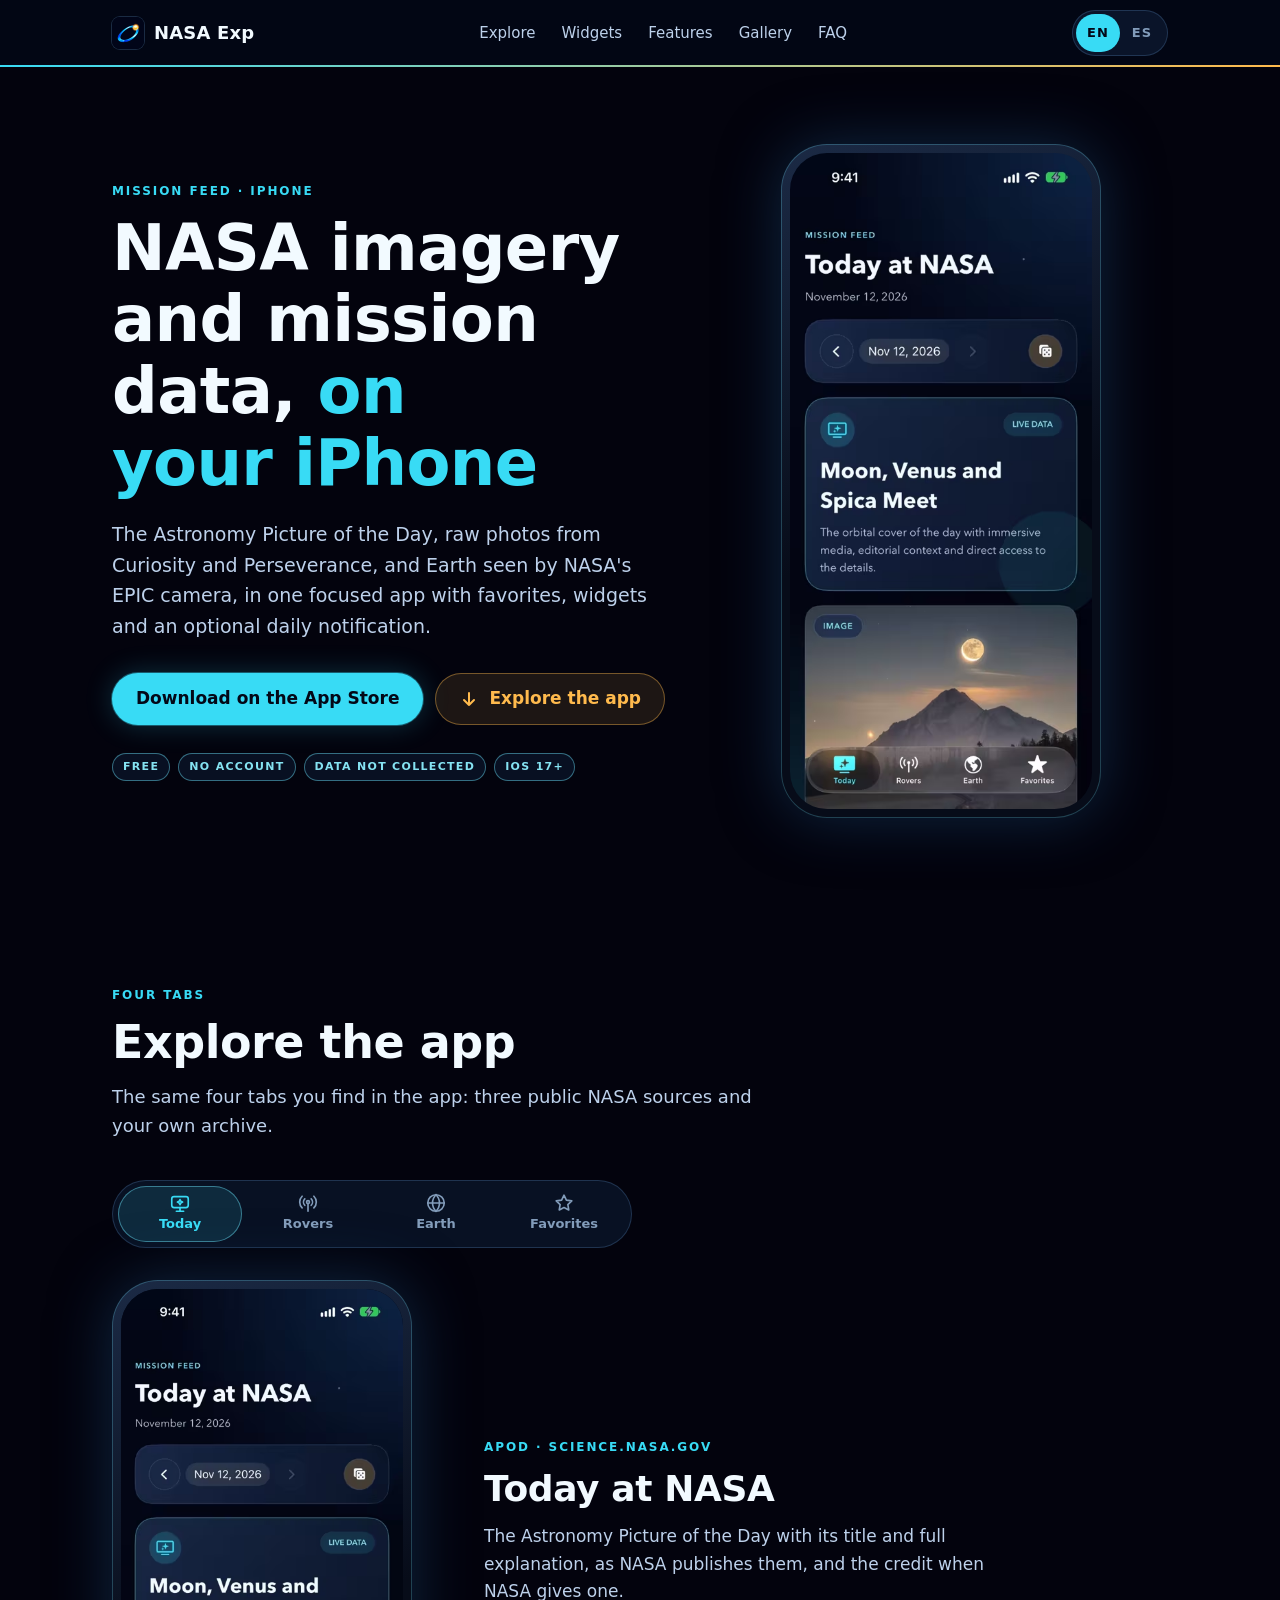
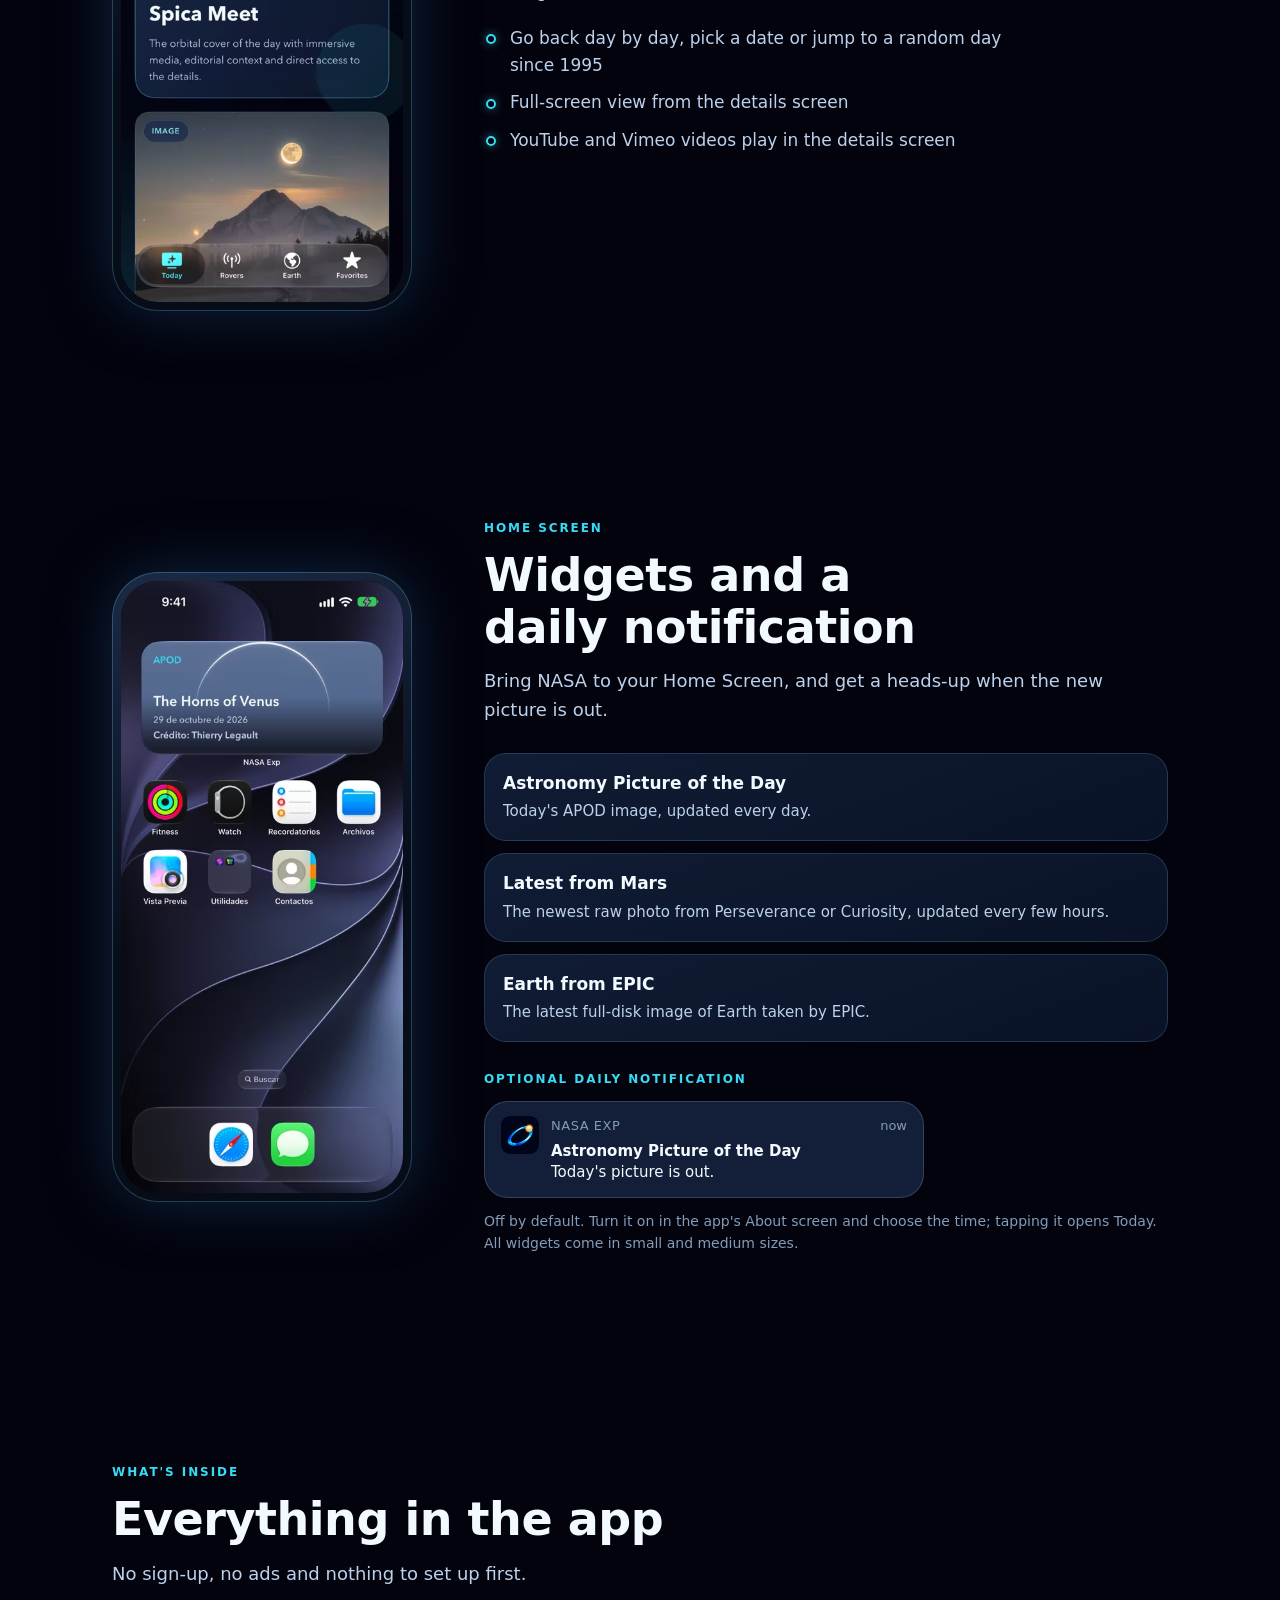
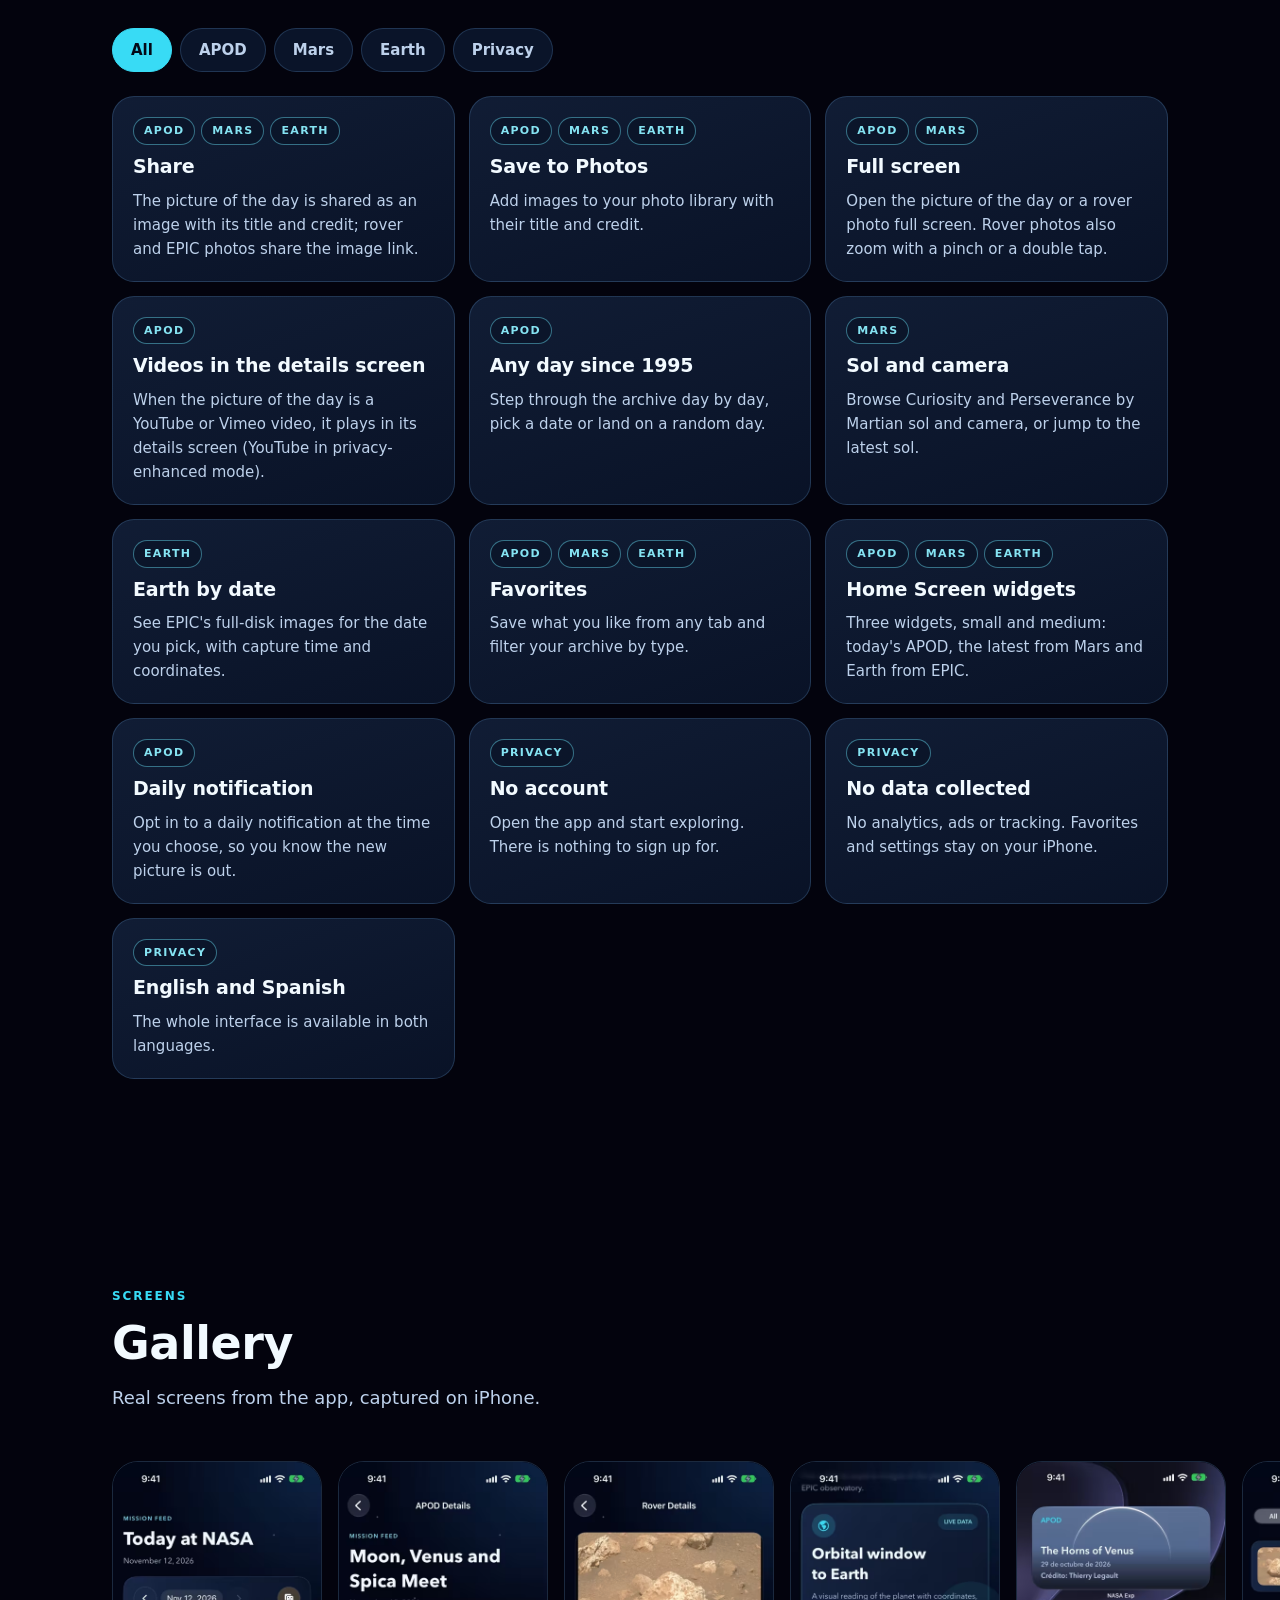
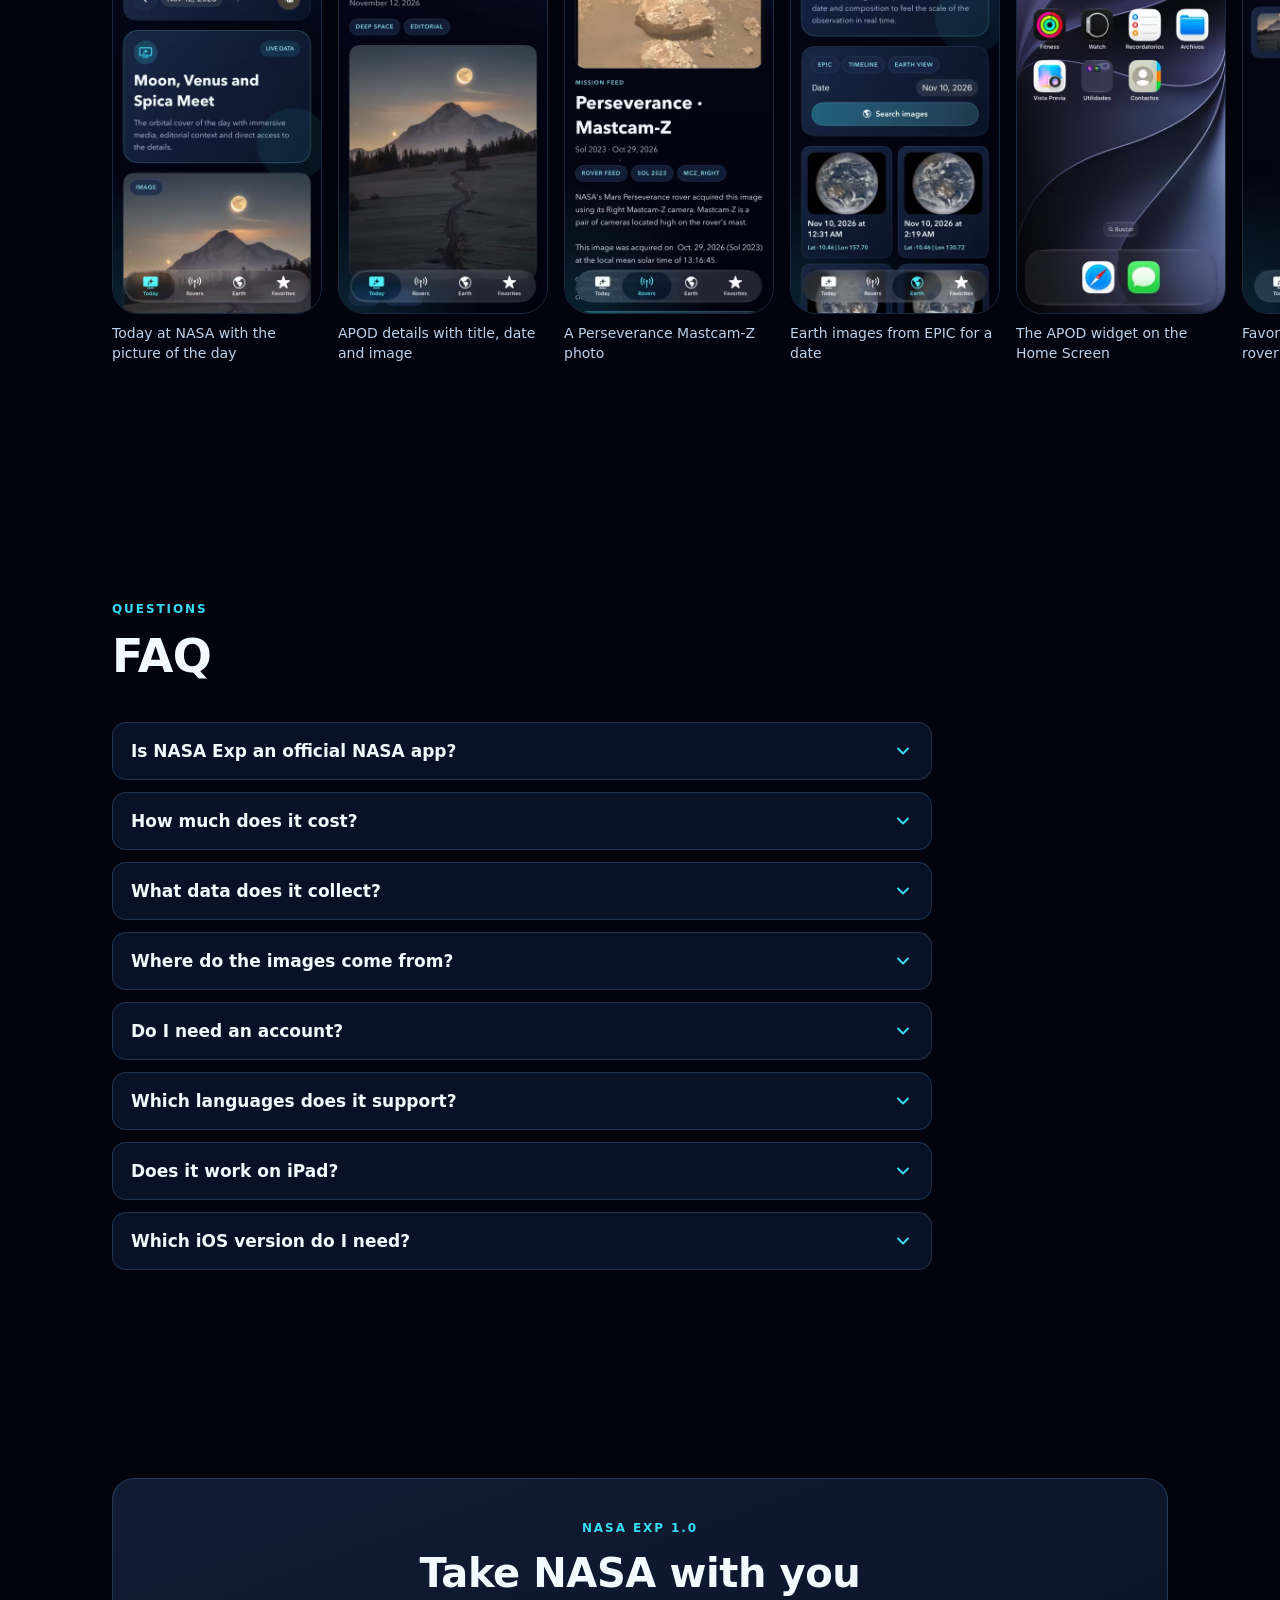
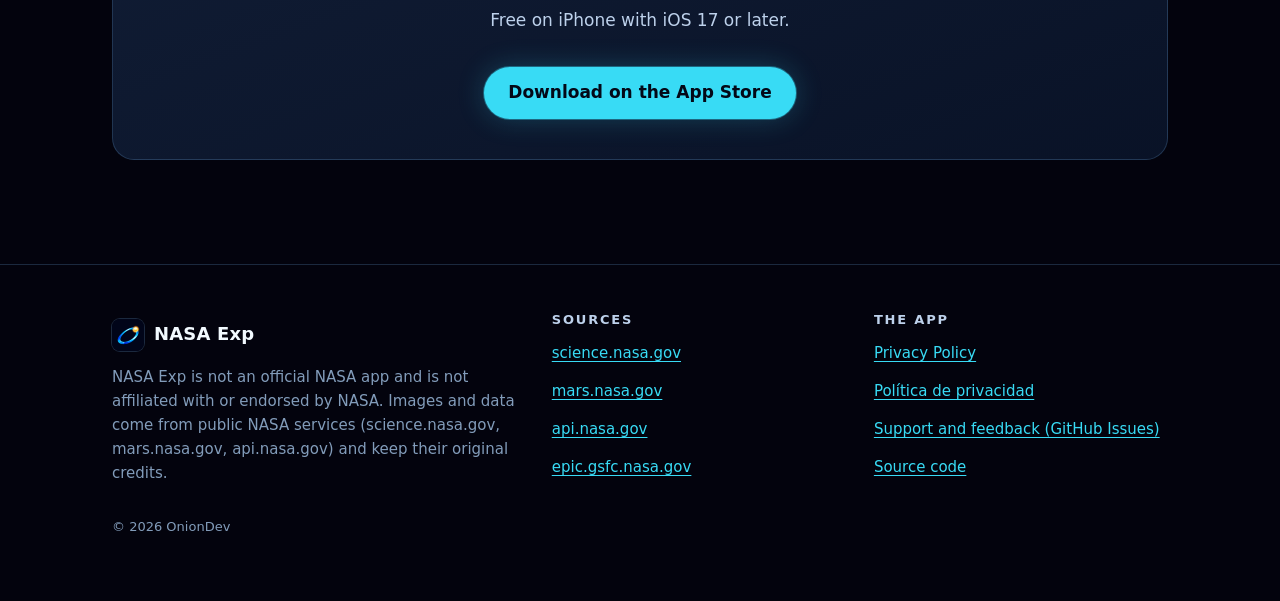
==== commit 09db3b13: "Landing: App Store buttons link to the live listing The app was released on 2026-11-13. The four but" ====
--- a/docs/index.html
+++ b/docs/index.html
@@ -10,6 +10,7 @@
   <link rel="alternate" hreflang="es" href="https://nhsiciliano.github.io/nasa-exp/es/">
   <link rel="alternate" hreflang="x-default" href="https://nhsiciliano.github.io/nasa-exp/">
   <meta name="theme-color" content="#030817">
+  <meta name="apple-itunes-app" content="app-id=6827700435">
   <meta name="color-scheme" content="dark">
   <link rel="icon" type="image/png" sizes="32x32" href="assets/img/favicon-32.png">
   <link rel="apple-touch-icon" href="assets/img/apple-touch-icon.png">
@@ -58,7 +59,7 @@
           <h1 id="hero-title">NASA imagery and mission data, <em>on your iPhone</em></h1>
           <p class="lead">The Astronomy Picture of the Day, raw photos from Curiosity and Perseverance, and Earth seen by NASA's EPIC camera, in one focused app with favorites, widgets and an optional daily notification.</p>
           <div class="hero-actions">
-            <span class="btn btn-primary is-soon" data-cta data-live-label="Download on the App Store"><span data-cta-label>Coming soon to the App Store</span></span>
+            <a class="btn btn-primary" href="https://apps.apple.com/app/id6827700435">Download on the App Store</a>
             <a class="btn btn-secondary" href="#explore"><svg viewBox="0 0 20 20" fill="none" stroke="currentColor" stroke-width="2" stroke-linecap="round" stroke-linejoin="round" aria-hidden="true"><path d="M10 4v12M5 11l5 5 5-5"/></svg>Explore the app</a>
           </div>
           <div class="hero-meta">
@@ -460,7 +461,7 @@
           <h2 id="cta-title">Take NASA with you</h2>
           <p>Free on iPhone with iOS 17 or later.</p>
           <div class="hero-actions">
-            <span class="btn btn-primary is-soon" data-cta data-live-label="Download on the App Store"><span data-cta-label>Coming soon to the App Store</span></span>
+            <a class="btn btn-primary" href="https://apps.apple.com/app/id6827700435">Download on the App Store</a>
           </div>
         </div>
       </div>
--- a/docs/assets/site.css
+++ b/docs/assets/site.css
@@ -421,12 +421,6 @@
   background: var(--accent-muted);
 }
 
-.btn-primary.is-soon {
-  color: var(--accent);
-  background: rgb(56 219 245 / 0.1);
-  box-shadow: inset 0 0 0 1px var(--border-strong);
-}
-
 .btn-secondary {
   color: var(--accent-2);
   background: rgb(255 186 77 / 0.1);
